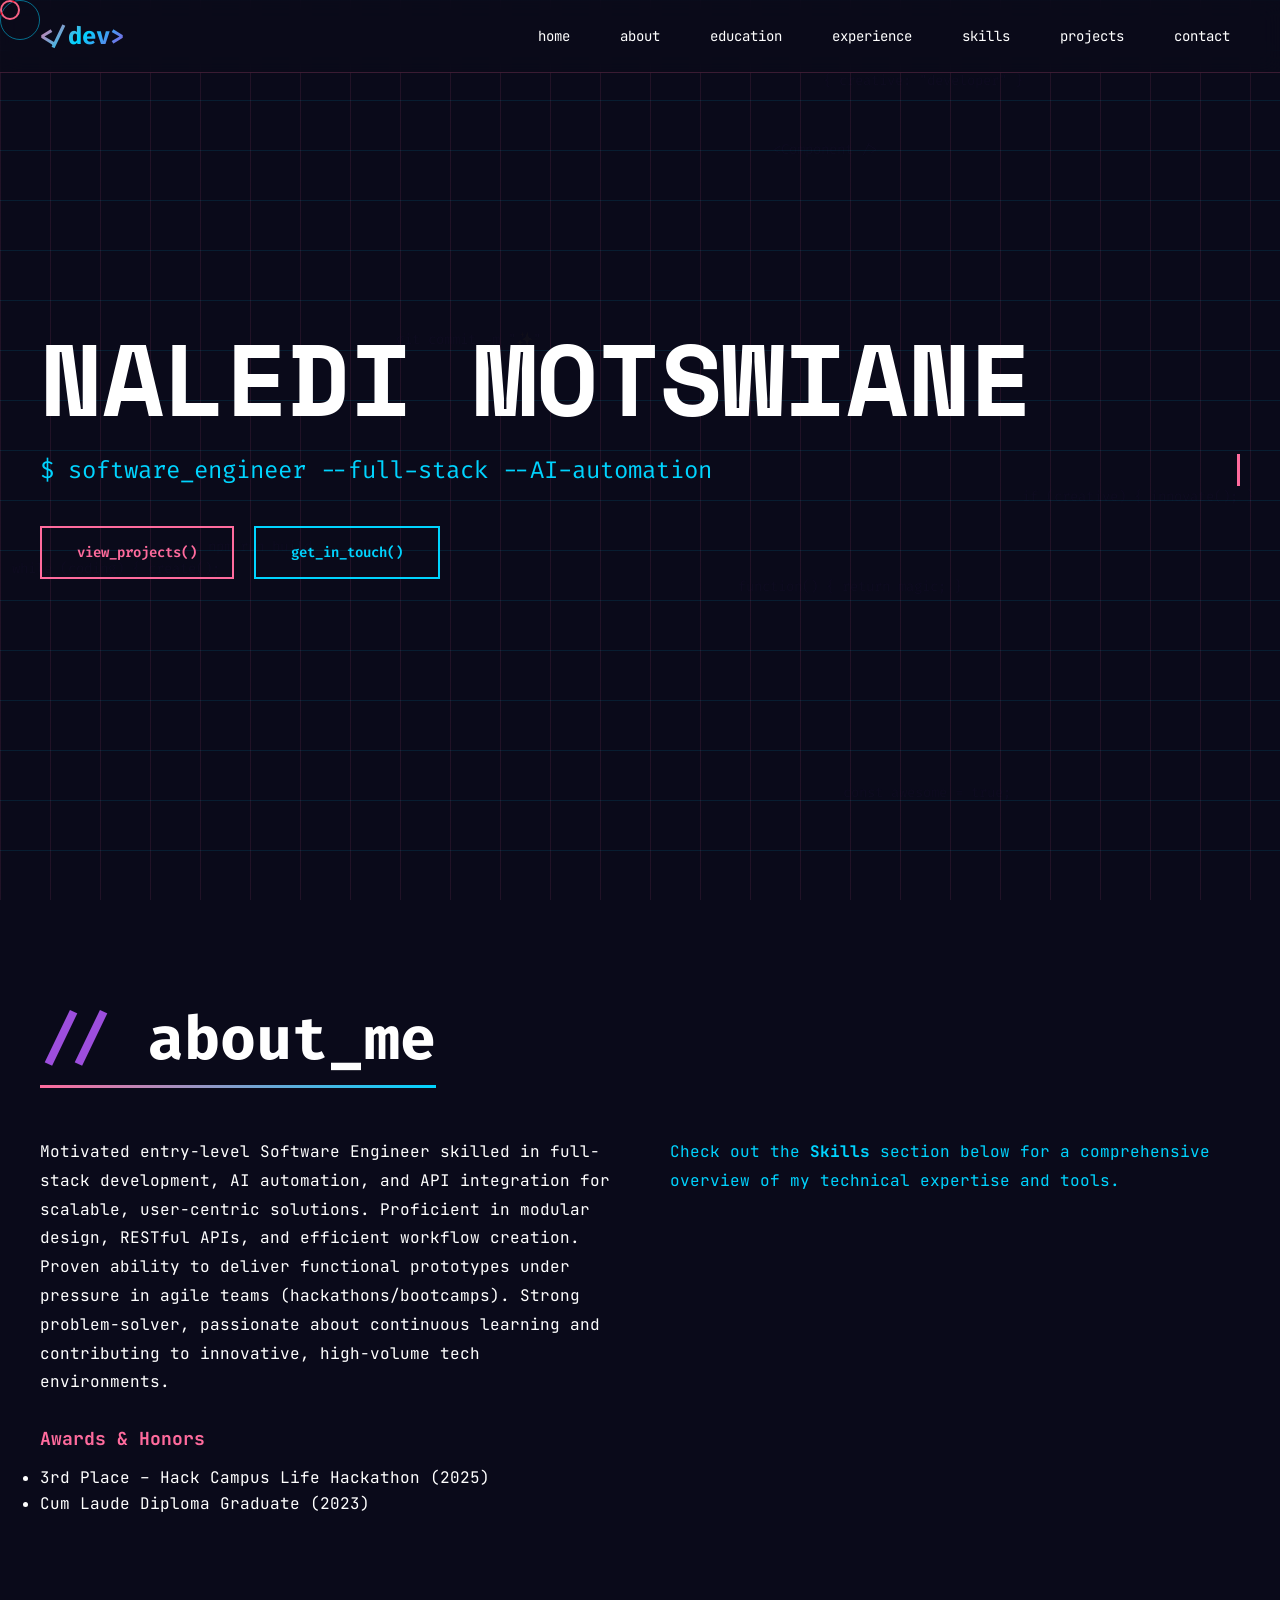
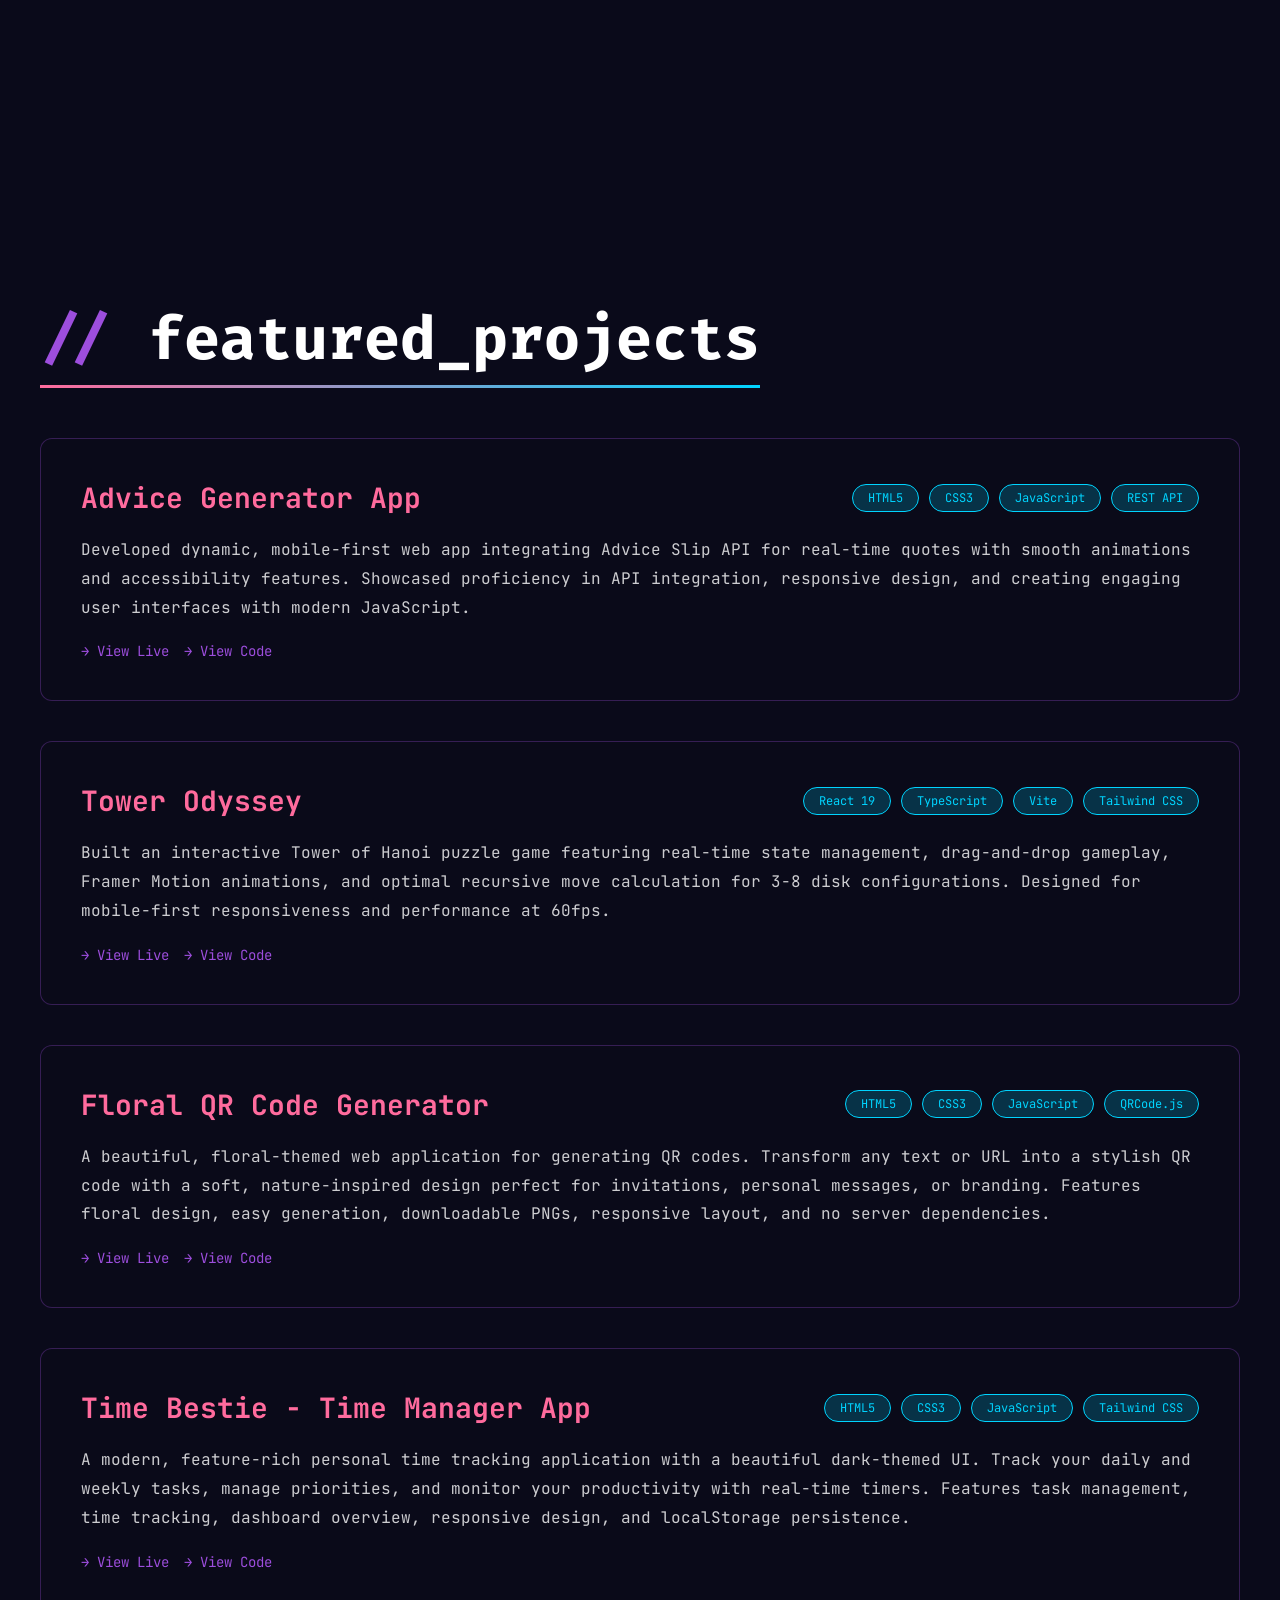
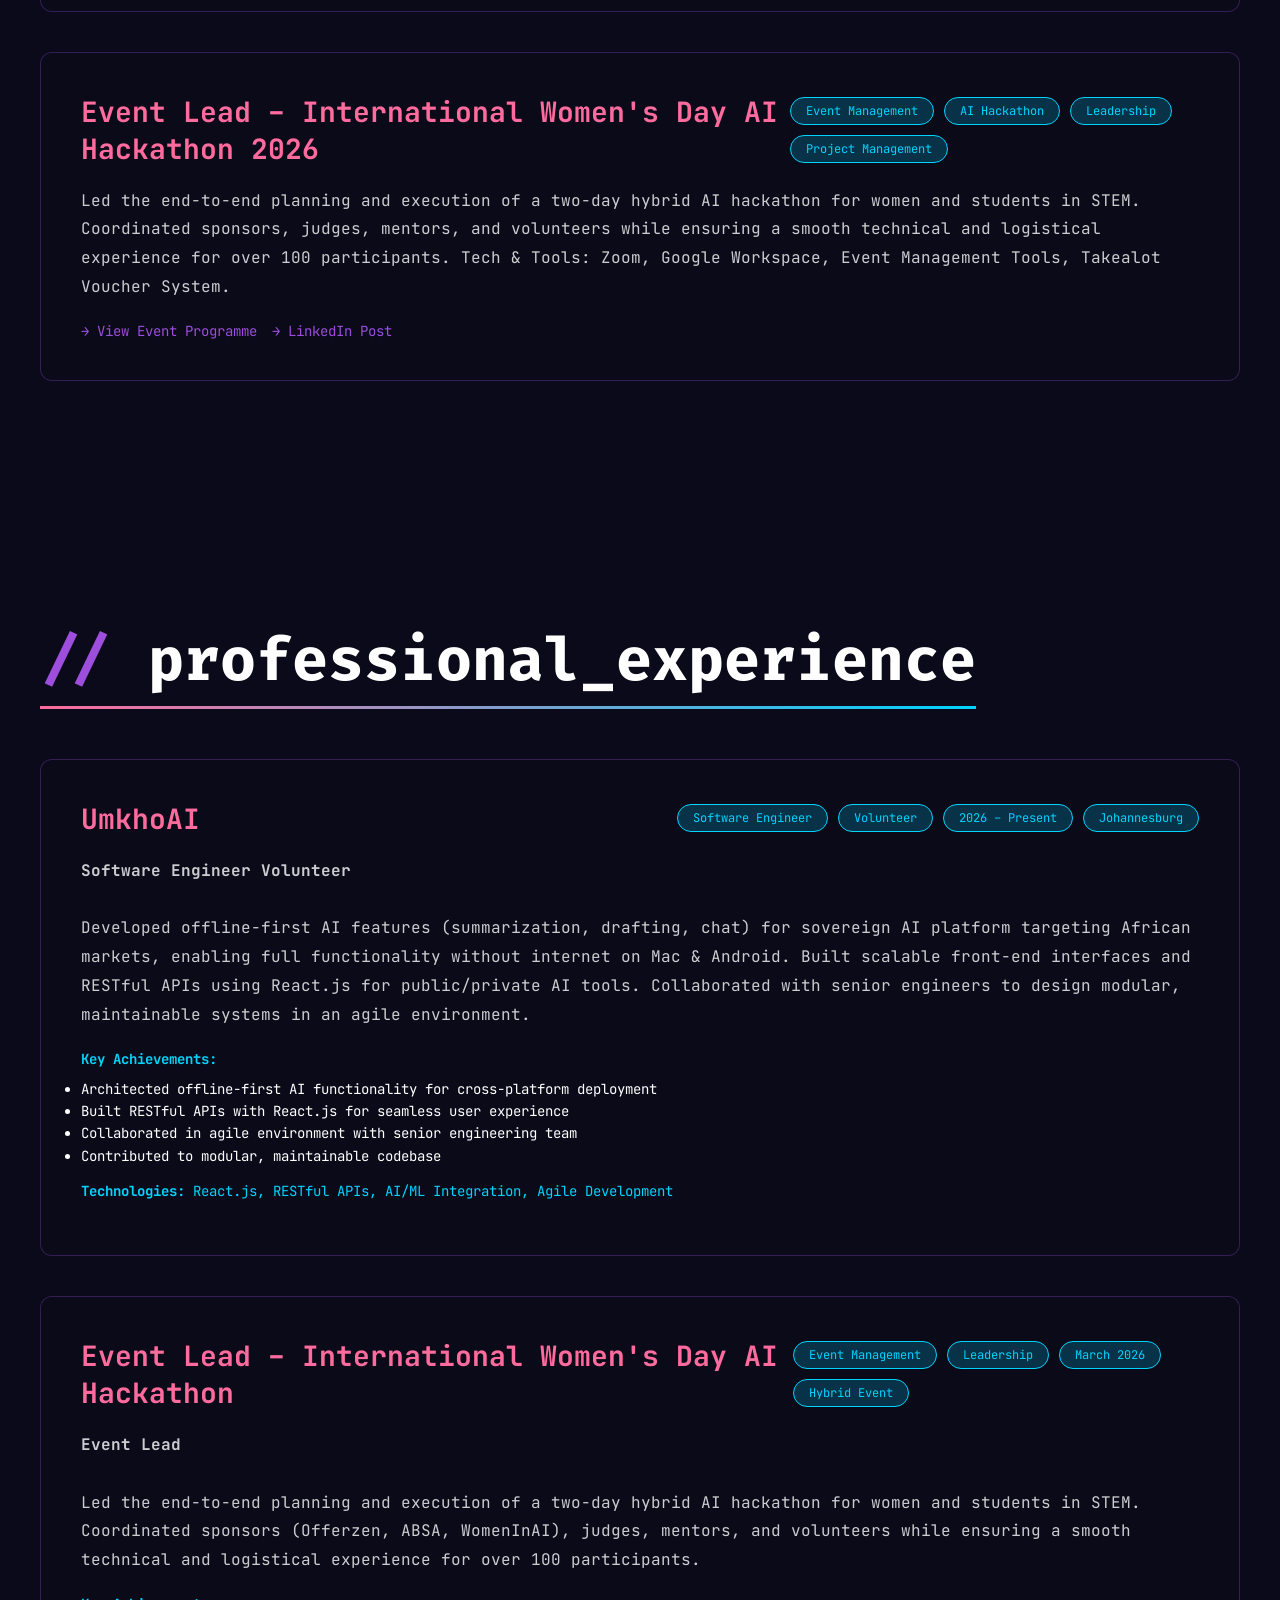
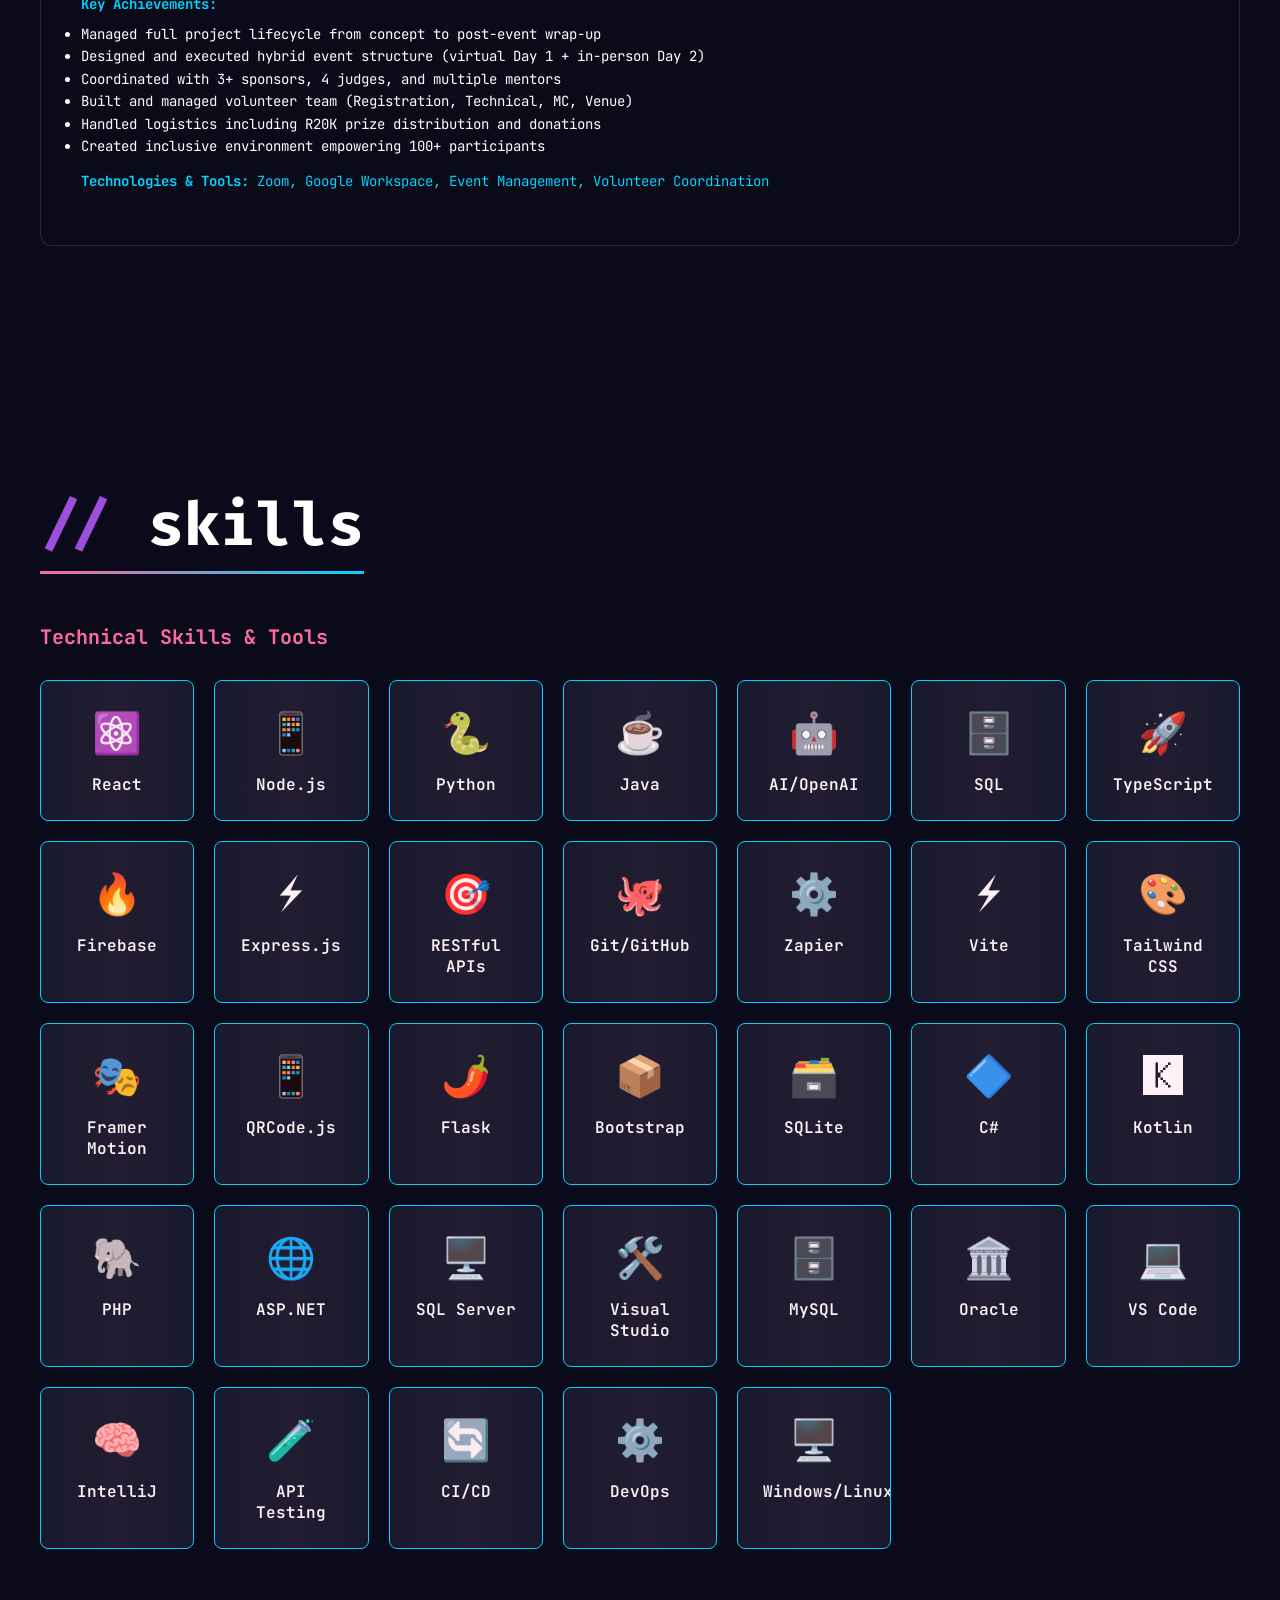
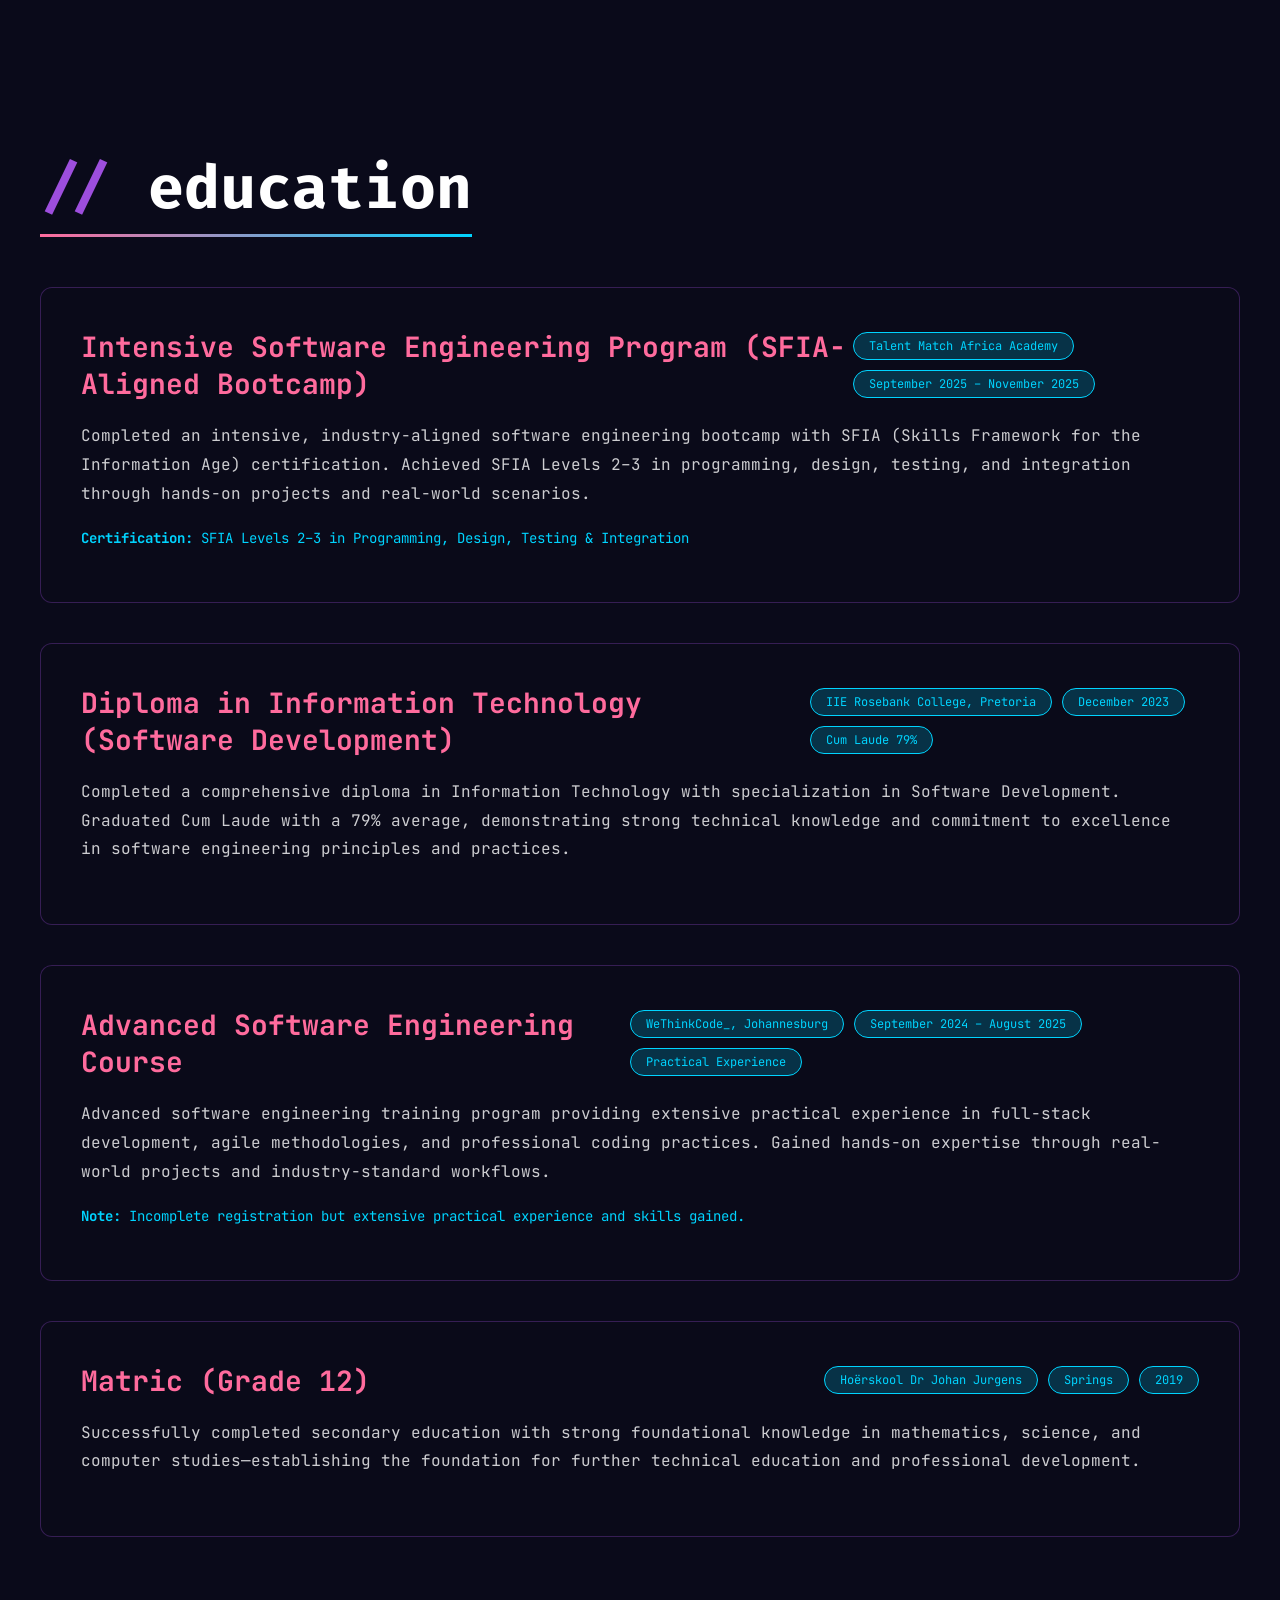
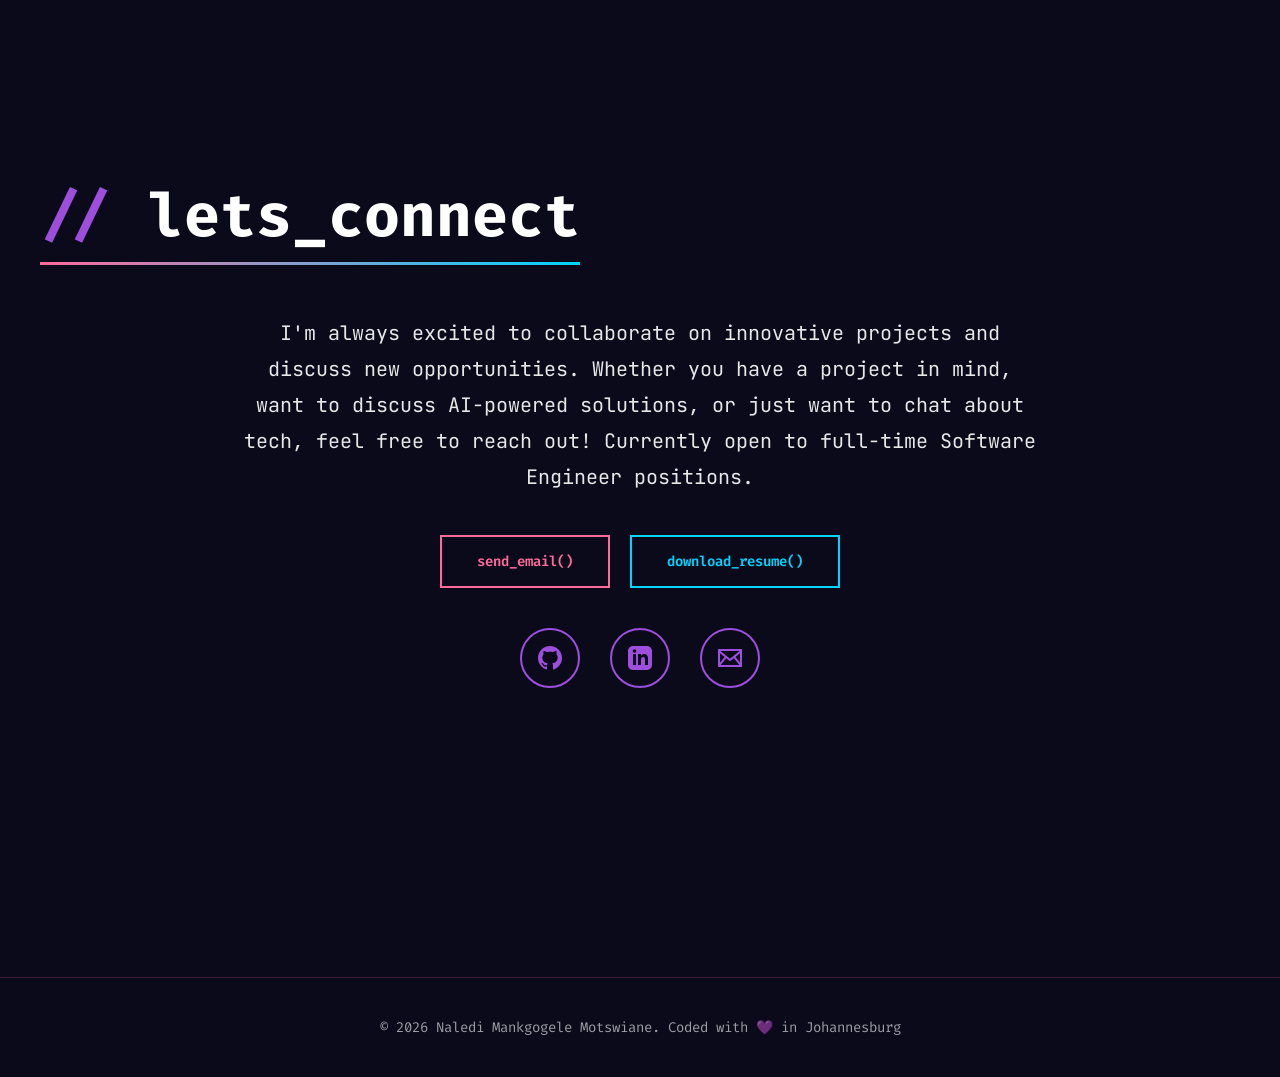
==== portfolio.html @ a7bfacab "Portfolio added successfully" ====
<!DOCTYPE html>
<html lang="en">
<head>
    <meta charset="UTF-8">
    <meta name="viewport" content="width=device-width, initial-scale=1.0">
    <title>Naledi- Developer Portfolio</title>
    <link href="https://fonts.googleapis.com/css2?family=Fira+Code:wght@300;400;500;600;700&family=Space+Mono:wght@400;700&family=JetBrains+Mono:wght@300;400;600;800&display=swap" rel="stylesheet">
    <style>
        * {
            margin: 0;
            padding: 0;
            box-sizing: border-box;
        }

        :root {
            --pink: #ff6b9d;
            --electric-blue: #00d4ff;
            --purple: #9d4edd;
            --deep-purple: #5a189a;
            --white: #ffffff;
            --off-white: #f8f9ff;
            --dark: #0a0a1a;
            --glow-pink: rgba(255, 107, 157, 0.4);
            --glow-blue: rgba(0, 212, 255, 0.4);
            --glow-purple: rgba(157, 78, 221, 0.4);
        }

        body {
            font-family: 'JetBrains Mono', monospace;
            background: var(--dark);
            color: var(--white);
            overflow-x: hidden;
            cursor: crosshair;
        }

        /* Custom Cursor */
        .cursor {
            width: 20px;
            height: 20px;
            border: 2px solid var(--pink);
            border-radius: 50%;
            position: fixed;
            pointer-events: none;
            z-index: 9999;
            transition: all 0.1s ease;
            mix-blend-mode: difference;
        }

        .cursor-follower {
            width: 40px;
            height: 40px;
            border: 1px solid var(--electric-blue);
            border-radius: 50%;
            position: fixed;
            pointer-events: none;
            z-index: 9998;
            transition: all 0.3s ease;
            opacity: 0.5;
        }

        /* Animated Background */
        .bg-animation {
            position: fixed;
            top: 0;
            left: 0;
            width: 100%;
            height: 100%;
            z-index: 0;
            opacity: 0.15;
        }

        .grid-overlay {
            position: fixed;
            top: 0;
            left: 0;
            width: 100%;
            height: 100%;
            background-image: 
                linear-gradient(rgba(0, 212, 255, 0.1) 1px, transparent 1px),
                linear-gradient(90deg, rgba(255, 107, 157, 0.1) 1px, transparent 1px);
            background-size: 50px 50px;
            z-index: 1;
            animation: gridMove 20s linear infinite;
        }

        @keyframes gridMove {
            0% { transform: translate(0, 0); }
            100% { transform: translate(50px, 50px); }
        }

        .floating-code {
            position: fixed;
            font-family: 'Fira Code', monospace;
            font-size: 14px;
            color: var(--purple);
            opacity: 0.2;
            z-index: 1;
            pointer-events: none;
            white-space: pre;
        }

        /* Header */
        header {
            position: fixed;
            top: 0;
            width: 100%;
            padding: 20px 40px;
            display: flex;
            justify-content: space-between;
            align-items: center;
            z-index: 1000;
            background: rgba(10, 10, 26, 0.8);
            backdrop-filter: blur(10px);
            border-bottom: 1px solid rgba(255, 107, 157, 0.2);
        }

        .logo {
            font-family: 'Fira Code', monospace;
            font-size: 24px;
            font-weight: 700;
            background: linear-gradient(135deg, var(--pink), var(--electric-blue), var(--purple));
            -webkit-background-clip: text;
            -webkit-text-fill-color: transparent;
            background-clip: text;
            animation: gradientShift 3s ease infinite;
        }

        @keyframes gradientShift {
            0%, 100% { filter: hue-rotate(0deg); }
            50% { filter: hue-rotate(30deg); }
        }

        nav {
            display: flex;
            gap: 30px;
        }

        nav a {
            color: var(--white);
            text-decoration: none;
            font-size: 14px;
            position: relative;
            padding: 5px 10px;
            transition: all 0.3s ease;
            font-weight: 400;
        }

        nav a::before {
            content: '>';
            position: absolute;
            left: -10px;
            opacity: 0;
            transition: all 0.3s ease;
            color: var(--pink);
        }

        nav a:hover {
            color: var(--pink);
            transform: translateX(10px);
        }

        nav a:hover::before {
            opacity: 1;
            left: 0;
        }

        /* Hero Section */
        .hero {
            min-height: 100vh;
            display: flex;
            align-items: center;
            justify-content: center;
            position: relative;
            z-index: 2;
            padding: 0 40px;
        }

        .hero-content {
            max-width: 1200px;
            width: 100%;
        }

        .glitch-wrapper {
            position: relative;
            display: inline-block;
        }

        .glitch {
            font-family: 'Space Mono', monospace;
            font-size: clamp(40px, 8vw, 120px);
            font-weight: 700;
            line-height: 1.1;
            margin-bottom: 20px;
            position: relative;
            color: var(--white);
            animation: glitchText 5s infinite;
        }

        @keyframes glitchText {
            0%, 90%, 100% {
                text-shadow: 
                    2px 2px var(--pink),
                    -2px -2px var(--electric-blue);
            }
            91% {
                text-shadow: 
                    -2px 2px var(--pink),
                    2px -2px var(--electric-blue),
                    0 0 20px var(--glow-purple);
            }
            93% {
                text-shadow: 
                    2px -2px var(--pink),
                    -2px 2px var(--electric-blue);
            }
        }

        .terminal-line {
            font-family: 'Fira Code', monospace;
            font-size: clamp(16px, 2vw, 24px);
            color: var(--electric-blue);
            margin-bottom: 30px;
            overflow: hidden;
            border-right: 3px solid var(--pink);
            white-space: nowrap;
            animation: typing 3s steps(40) 1s forwards, blink 0.75s step-end infinite;
            width: 0;
        }

        @keyframes typing {
            from { width: 0; }
            to { width: 100%; }
        }

        @keyframes blink {
            50% { border-color: transparent; }
        }

        .cta-buttons {
            display: flex;
            gap: 20px;
            margin-top: 40px;
            flex-wrap: wrap;
        }

        .btn {
            padding: 15px 35px;
            font-family: 'Fira Code', monospace;
            font-size: 14px;
            font-weight: 600;
            border: 2px solid;
            background: transparent;
            cursor: pointer;
            position: relative;
            overflow: hidden;
            transition: all 0.3s ease;
            text-decoration: none;
            display: inline-block;
        }

        .btn-primary {
            border-color: var(--pink);
            color: var(--pink);
        }

        .btn-primary::before {
            content: '';
            position: absolute;
            top: 0;
            left: -100%;
            width: 100%;
            height: 100%;
            background: var(--pink);
            transition: left 0.3s ease;
            z-index: -1;
        }

        .btn-primary:hover {
            color: var(--dark);
            box-shadow: 0 0 20px var(--glow-pink);
        }

        .btn-primary:hover::before {
            left: 0;
        }

        .btn-secondary {
            border-color: var(--electric-blue);
            color: var(--electric-blue);
        }

        .btn-secondary::before {
            content: '';
            position: absolute;
            top: 0;
            left: -100%;
            width: 100%;
            height: 100%;
            background: var(--electric-blue);
            transition: left 0.3s ease;
            z-index: -1;
        }

        .btn-secondary:hover {
            color: var(--dark);
            box-shadow: 0 0 20px var(--glow-blue);
        }

        .btn-secondary:hover::before {
            left: 0;
        }

        /* About Section */
        .section {
            min-height: 100vh;
            padding: 100px 40px;
            position: relative;
            z-index: 2;
        }

        .section-title {
            font-family: 'Fira Code', monospace;
            font-size: clamp(32px, 5vw, 60px);
            margin-bottom: 60px;
            position: relative;
            display: inline-block;
        }

        .section-title::before {
            content: '// ';
            color: var(--purple);
        }

        .section-title::after {
            content: '';
            position: absolute;
            bottom: -10px;
            left: 0;
            width: 100%;
            height: 3px;
            background: linear-gradient(90deg, var(--pink), var(--electric-blue));
            animation: lineGrow 1s ease forwards;
        }

        @keyframes lineGrow {
            from { width: 0; }
            to { width: 100%; }
        }

        .about-grid {
            display: grid;
            grid-template-columns: 1fr 1fr;
            gap: 60px;
            max-width: 1200px;
            margin: 0 auto;
        }

        .code-block {
            background: rgba(157, 78, 221, 0.1);
            border: 1px solid var(--purple);
            padding: 30px;
            font-family: 'Fira Code', monospace;
            font-size: 14px;
            line-height: 1.8;
            border-radius: 8px;
            position: relative;
            overflow: hidden;
        }

        .code-block::before {
            content: '';
            position: absolute;
            top: 0;
            left: 0;
            width: 100%;
            height: 100%;
            background: linear-gradient(45deg, transparent, rgba(0, 212, 255, 0.1), transparent);
            animation: shimmer 3s infinite;
        }

        @keyframes shimmer {
            0% { transform: translateX(-100%); }
            100% { transform: translateX(100%); }
        }

        .code-line {
            margin-bottom: 10px;
        }

        .keyword { color: var(--pink); }
        .string { color: var(--electric-blue); }
        .function { color: var(--purple); }
        .comment { color: #666; font-style: italic; }

        .skills-grid {
            display: grid;
            grid-template-columns: repeat(auto-fit, minmax(150px, 1fr));
            gap: 20px;
        }

        .skill-card {
            background: rgba(0, 212, 255, 0.05);
            border: 1px solid var(--electric-blue);
            padding: 25px;
            text-align: center;
            border-radius: 8px;
            transition: all 0.3s ease;
            position: relative;
            overflow: hidden;
        }

        .skill-card::before {
            content: '';
            position: absolute;
            top: -50%;
            left: -50%;
            width: 200%;
            height: 200%;
            background: linear-gradient(45deg, transparent, rgba(255, 107, 157, 0.1), transparent);
            transform: rotate(45deg);
            transition: all 0.5s ease;
        }

        .skill-card:hover::before {
            animation: skillShine 1s forwards;
        }

        @keyframes skillShine {
            0% { transform: rotate(45deg) translateY(0); }
            100% { transform: rotate(45deg) translateY(200%); }
        }

        .skill-card:hover {
            transform: translateY(-10px);
            border-color: var(--pink);
            box-shadow: 0 10px 40px var(--glow-pink);
        }

        .skill-icon {
            font-size: 40px;
            margin-bottom: 15px;
        }

        .skill-name {
            font-size: 16px;
            font-weight: 600;
        }

        /* Projects Section */
        .projects-container {
            max-width: 1200px;
            margin: 0 auto;
        }

        .project-card {
            background: rgba(10, 10, 26, 0.8);
            border: 1px solid rgba(157, 78, 221, 0.3);
            padding: 40px;
            margin-bottom: 40px;
            border-radius: 12px;
            position: relative;
            overflow: hidden;
            transition: all 0.3s ease;
        }

        .project-card::before {
            content: '';
            position: absolute;
            top: 0;
            left: 0;
            width: 4px;
            height: 100%;
            background: linear-gradient(180deg, var(--pink), var(--purple), var(--electric-blue));
            transform: scaleY(0);
            transition: transform 0.3s ease;
        }

        .project-card:hover::before {
            transform: scaleY(1);
        }

        .project-card:hover {
            transform: translateX(20px);
            border-color: var(--pink);
        }

        .project-header {
            display: flex;
            justify-content: space-between;
            align-items: center;
            margin-bottom: 20px;
        }

        .project-title {
            font-size: 28px;
            font-weight: 700;
            color: var(--pink);
        }

        .project-tags {
            display: flex;
            gap: 10px;
            flex-wrap: wrap;
        }

        .tag {
            padding: 5px 15px;
            background: rgba(0, 212, 255, 0.2);
            border: 1px solid var(--electric-blue);
            border-radius: 20px;
            font-size: 12px;
            color: var(--electric-blue);
        }

        .project-description {
            font-size: 16px;
            line-height: 1.8;
            color: rgba(255, 255, 255, 0.8);
            margin-bottom: 20px;
        }

        .project-links {
            display: flex;
            gap: 15px;
        }

        .project-link {
            color: var(--purple);
            text-decoration: none;
            font-size: 14px;
            display: flex;
            align-items: center;
            gap: 5px;
            transition: all 0.3s ease;
        }

        .project-link:hover {
            color: var(--pink);
            transform: translateX(5px);
        }

        /* Contact Section */
        .contact-container {
            max-width: 800px;
            margin: 0 auto;
            text-align: center;
        }

        .contact-text {
            font-size: 20px;
            line-height: 1.8;
            margin-bottom: 40px;
            color: rgba(255, 255, 255, 0.9);
        }

        .social-links {
            display: flex;
            justify-content: center;
            gap: 30px;
            margin-top: 40px;
        }

        .social-link {
            width: 60px;
            height: 60px;
            border: 2px solid var(--purple);
            border-radius: 50%;
            display: flex;
            align-items: center;
            justify-content: center;
            font-size: 24px;
            color: var(--purple);
            text-decoration: none;
            transition: all 0.3s ease;
            position: relative;
        }

        .social-link::before {
            content: '';
            position: absolute;
            width: 100%;
            height: 100%;
            border-radius: 50%;
            background: var(--purple);
            transform: scale(0);
            transition: transform 0.3s ease;
            z-index: -1;
        }

        .social-link:hover {
            color: var(--dark);
            border-color: var(--pink);
        }

        .social-link:hover::before {
            transform: scale(1);
            background: var(--pink);
        }

        /* Matrix Rain Effect */
        .matrix-canvas {
            position: fixed;
            top: 0;
            left: 0;
            z-index: 0;
            opacity: 0.1;
            pointer-events: none;
        }

        /* Scroll Progress */
        .scroll-progress {
            position: fixed;
            top: 0;
            left: 0;
            width: 0;
            height: 3px;
            background: linear-gradient(90deg, var(--pink), var(--electric-blue), var(--purple));
            z-index: 9999;
            transition: width 0.1s ease;
        }

        /* Footer */
        footer {
            text-align: center;
            padding: 40px;
            border-top: 1px solid rgba(255, 107, 157, 0.2);
            position: relative;
            z-index: 2;
        }

        .footer-text {
            font-family: 'Fira Code', monospace;
            font-size: 14px;
            color: rgba(255, 255, 255, 0.6);
        }

        @media (max-width: 768px) {
            header {
                padding: 15px 20px;
            }

            nav {
                gap: 15px;
            }

            .hero {
                padding: 0 20px;
            }

            .section {
                padding: 60px 20px;
            }

            .about-grid {
                grid-template-columns: 1fr;
                gap: 30px;
            }

            .cta-buttons {
                flex-direction: column;
            }

            .btn {
                width: 100%;
                text-align: center;
            }

            .project-card {
                padding: 25px;
            }

            .social-links {
                gap: 20px;
            }
        }

        /* Loading Animation */
        .loading-screen {
            position: fixed;
            top: 0;
            left: 0;
            width: 100%;
            height: 100%;
            background: var(--dark);
            display: flex;
            align-items: center;
            justify-content: center;
            z-index: 10000;
            animation: fadeOut 1s 2s forwards;
        }

        @keyframes fadeOut {
            to {
                opacity: 0;
                pointer-events: none;
            }
        }

        .loading-text {
            font-family: 'Fira Code', monospace;
            font-size: 24px;
            color: var(--pink);
            animation: pulse 1.5s infinite;
        }

        @keyframes pulse {
            0%, 100% { opacity: 1; }
            50% { opacity: 0.3; }
        }
    </style>
</head>
<body>
    <!-- Loading Screen -->
    <div class="loading-screen">
        <div class="loading-text">&lt;loading portfolio /&gt;</div>
    </div>

    <!-- Scroll Progress -->
    <div class="scroll-progress"></div>

    <!-- Custom Cursor -->
    <div class="cursor"></div>
    <div class="cursor-follower"></div>

    <!-- Matrix Canvas -->
    <canvas class="matrix-canvas"></canvas>

    <!-- Grid Overlay -->
    <div class="grid-overlay"></div>

    <!-- Floating Code Snippets -->
    <div class="bg-animation" id="floatingCode"></div>

    <!-- Header -->
    <header>
        <div class="logo">&lt;/dev&gt;</div>
        <nav>
            <a href="#home">home</a>
            <a href="#about">about</a>
            <a href="#education">education</a>
            <a href="#experience">experience</a>
            <a href="#skills">skills</a>
            <a href="#projects">projects</a>
            <a href="#contact">contact</a>
        </nav>
    </header>

    <!-- Hero Section -->
    <section class="hero" id="home">
        <div class="hero-content">
            <div class="glitch-wrapper">
                <h1 class="glitch">NALEDI MOTSWIANE</h1>
            </div>
            <p class="terminal-line">$ software_engineer --full-stack --AI-automation</p>
            <div class="cta-buttons">
                <a href="#projects" class="btn btn-primary">view_projects()</a>
                <a href="#contact" class="btn btn-secondary">get_in_touch()</a>
            </div>
        </div>
    </section>

    <!-- About Section -->
    <section class="section" id="about">
        <h2 class="section-title">about_me</h2>
        <div class="about-grid">
            <div>
                <p style="font-size: 16px; line-height: 1.8; margin-bottom: 30px;">
                    Motivated entry-level Software Engineer skilled in full-stack development, AI automation, and API integration for scalable, user-centric solutions. Proficient in modular design, RESTful APIs, and efficient workflow creation. Proven ability to deliver functional prototypes under pressure in agile teams (hackathons/bootcamps). Strong problem-solver, passionate about continuous learning and contributing to innovative, high-volume tech environments.
                </p>
                
                <h3 style="color: var(--pink); margin-bottom: 15px; font-size: 18px;">Awards & Honors</h3>
                <ul style="margin-bottom: 20px; line-height: 1.6;">
                    <li>3rd Place – Hack Campus Life Hackathon (2025)</li>
                    <li>Cum Laude Diploma Graduate (2023)</li>
                </ul>
            </div>
            <div>
                <p style="font-size: 16px; line-height: 1.8; color: var(--electric-blue);">Check out the <strong>Skills</strong> section below for a comprehensive overview of my technical expertise and tools.</p>
            </div>
        </div>
    </section>

    <!-- Projects Section -->
    <section class="section" id="projects">
        <h2 class="section-title">featured_projects</h2>
        <div class="projects-container">

            <div class="project-card">
                <div class="project-header">
                    <h3 class="project-title">Advice Generator App</h3>
                    <div class="project-tags">
                        <span class="tag">HTML5</span>
                        <span class="tag">CSS3</span>
                        <span class="tag">JavaScript</span>
                        <span class="tag">REST API</span>
                    </div>
                </div>
                <p class="project-description">
                    Developed dynamic, mobile-first web app integrating Advice Slip API for real-time quotes with smooth animations 
                    and accessibility features. Showcased proficiency in API integration, responsive design, and creating 
                    engaging user interfaces with modern JavaScript.
                </p>
                <div class="project-links">
                    <a href="https://advisor-generator-p5c7.vercel.app/" class="project-link">→ View Live</a>
                    <a href="#" class="project-link">→ View Code</a>
                </div>
            </div>
            <div class="project-card">
                <div class="project-header">
                    <h3 class="project-title">Tower Odyssey</h3>
                    <div class="project-tags">
                        <span class="tag">React 19</span>
                        <span class="tag">TypeScript</span>
                        <span class="tag">Vite</span>
                        <span class="tag">Tailwind CSS</span>
                    </div>
                </div>
                <p class="project-description">
                    Built an interactive Tower of Hanoi puzzle game featuring real-time state management, drag-and-drop gameplay, 
                    Framer Motion animations, and optimal recursive move calculation for 3-8 disk configurations. Designed for 
                    mobile-first responsiveness and performance at 60fps.
                </p>
                <div class="project-links">
                    <a href="#" class="project-link">→ View Live</a>
                    <a href="#" class="project-link">→ View Code</a>
                </div>
            </div>

            <div class="project-card">
                <div class="project-header">
                    <h3 class="project-title">Floral QR Code Generator</h3>
                    <div class="project-tags">
                        <span class="tag">HTML5</span>
                        <span class="tag">CSS3</span>
                        <span class="tag">JavaScript</span>
                        <span class="tag">QRCode.js</span>
                    </div>
                </div>
                <p class="project-description">
                    A beautiful, floral-themed web application for generating QR codes. Transform any text or URL into a stylish QR code with a soft, nature-inspired design perfect for invitations, personal messages, or branding. Features floral design, easy generation, downloadable PNGs, responsive layout, and no server dependencies.
                </p>
                <div class="project-links">
                    <a href="#" class="project-link">→ View Live</a>
                    <a href="#" class="project-link">→ View Code</a>
                </div>
            </div>

            <div class="project-card">
                <div class="project-header">
                    <h3 class="project-title">Time Bestie - Time Manager App</h3>
                    <div class="project-tags">
                        <span class="tag">HTML5</span>
                        <span class="tag">CSS3</span>
                        <span class="tag">JavaScript</span>
                        <span class="tag">Tailwind CSS</span>
                    </div>
                </div>
                <p class="project-description">
                    A modern, feature-rich personal time tracking application with a beautiful dark-themed UI. Track your daily and weekly tasks, manage priorities, and monitor your productivity with real-time timers. Features task management, time tracking, dashboard overview, responsive design, and localStorage persistence.
                </p>
                <div class="project-links">
                    <a href="#" class="project-link">→ View Live</a>
                    <a href="#" class="project-link">→ View Code</a>
                </div>
            </div>

            <div class="project-card">
                <div class="project-header">
                    <h3 class="project-title">Event Lead – International Women's Day AI Hackathon 2026</h3>
                    <div class="project-tags">
                        <span class="tag">Event Management</span>
                        <span class="tag">AI Hackathon</span>
                        <span class="tag">Leadership</span>
                        <span class="tag">Project Management</span>
                    </div>
                </div>
                <p class="project-description">
                    Led the end-to-end planning and execution of a two-day hybrid AI hackathon for women and students in STEM. Coordinated sponsors, judges, mentors, and volunteers while ensuring a smooth technical and logistical experience for over 100 participants. Tech & Tools: Zoom, Google Workspace, Event Management Tools, Takealot Voucher System.
                </p>
                <div class="project-links">
                    <a href="#" class="project-link">→ View Event Programme</a>
                    <a href="#" class="project-link">→ LinkedIn Post</a>
                </div>
            </div>
        </div>
    </section>

    <!-- Professional Experience Section -->
    <section class="section" id="experience">
        <h2 class="section-title">professional_experience</h2>
        <div class="projects-container">
            <div class="project-card">
                <div class="project-header">
                    <h3 class="project-title">UmkhoAI</h3>
                    <div class="project-tags">
                        <span class="tag">Software Engineer</span>
                        <span class="tag">Volunteer</span>
                        <span class="tag">2026 – Present</span>
                        <span class="tag">Johannesburg</span>
                    </div>
                </div>
                <p class="project-description">
                    <strong>Software Engineer Volunteer</strong><br><br>
                    Developed offline-first AI features (summarization, drafting, chat) for sovereign AI platform targeting African markets, enabling full functionality without internet on Mac & Android. Built scalable front-end interfaces and RESTful APIs using React.js for public/private AI tools. Collaborated with senior engineers to design modular, maintainable systems in an agile environment.
                </p>
                <div style="margin-bottom: 15px;">
                    <p style="color: var(--electric-blue); font-size: 14px; margin-bottom: 10px;"><strong>Key Achievements:</strong></p>
                    <ul style="line-height: 1.6; font-size: 14px;">
                        <li>Architected offline-first AI functionality for cross-platform deployment</li>
                        <li>Built RESTful APIs with React.js for seamless user experience</li>
                        <li>Collaborated in agile environment with senior engineering team</li>
                        <li>Contributed to modular, maintainable codebase</li>
                    </ul>
                </div>
                <div style="margin-bottom: 15px;">
                    <p style="color: var(--electric-blue); font-size: 14px; margin-bottom: 10px;"><strong>Technologies:</strong> React.js, RESTful APIs, AI/ML Integration, Agile Development</p>
                </div>
            </div>

            <div class="project-card">
                <div class="project-header">
                    <h3 class="project-title">Event Lead – International Women's Day AI Hackathon</h3>
                    <div class="project-tags">
                        <span class="tag">Event Management</span>
                        <span class="tag">Leadership</span>
                        <span class="tag">March 2026</span>
                        <span class="tag">Hybrid Event</span>
                    </div>
                </div>
                <p class="project-description">
                    <strong>Event Lead</strong><br><br>
                    Led the end-to-end planning and execution of a two-day hybrid AI hackathon for women and students in STEM. Coordinated sponsors (Offerzen, ABSA, WomenInAI), judges, mentors, and volunteers while ensuring a smooth technical and logistical experience for over 100 participants.
                </p>
                <div style="margin-bottom: 15px;">
                    <p style="color: var(--electric-blue); font-size: 14px; margin-bottom: 10px;"><strong>Key Achievements:</strong></p>
                    <ul style="line-height: 1.6; font-size: 14px;">
                        <li>Managed full project lifecycle from concept to post-event wrap-up</li>
                        <li>Designed and executed hybrid event structure (virtual Day 1 + in-person Day 2)</li>
                        <li>Coordinated with 3+ sponsors, 4 judges, and multiple mentors</li>
                        <li>Built and managed volunteer team (Registration, Technical, MC, Venue)</li>
                        <li>Handled logistics including R20K prize distribution and donations</li>
                        <li>Created inclusive environment empowering 100+ participants</li>
                    </ul>
                </div>
                <div style="margin-bottom: 15px;">
                    <p style="color: var(--electric-blue); font-size: 14px; margin-bottom: 10px;"><strong>Technologies & Tools:</strong> Zoom, Google Workspace, Event Management, Volunteer Coordination</p>
                </div>
            </div>
        </div>
    </section>

    <!-- Skills Section -->
    <section class="section" id="skills">
        <h2 class="section-title">skills</h2>
        <div class="projects-container">
            <div style="max-width: 1200px; margin: 0 auto;">
                <h3 style="color: var(--pink); margin-bottom: 30px; font-size: 20px;">Technical Skills & Tools</h3>
                <div class="skills-grid">
                    <div class="skill-card">
                        <div class="skill-icon">⚛️</div>
                        <div class="skill-name">React</div>
                    </div>
                    <div class="skill-card">
                        <div class="skill-icon">📱</div>
                        <div class="skill-name">Node.js</div>
                    </div>
                    <div class="skill-card">
                        <div class="skill-icon">🐍</div>
                        <div class="skill-name">Python</div>
                    </div>
                    <div class="skill-card">
                        <div class="skill-icon">☕</div>
                        <div class="skill-name">Java</div>
                    </div>
                    <div class="skill-card">
                        <div class="skill-icon">🤖</div>
                        <div class="skill-name">AI/OpenAI</div>
                    </div>
                    <div class="skill-card">
                        <div class="skill-icon">🗄️</div>
                        <div class="skill-name">SQL</div>
                    </div>
                    <div class="skill-card">
                        <div class="skill-icon">🚀</div>
                        <div class="skill-name">TypeScript</div>
                    </div>
                    <div class="skill-card">
                        <div class="skill-icon">🔥</div>
                        <div class="skill-name">Firebase</div>
                    </div>
                    <div class="skill-card">
                        <div class="skill-icon">⚡</div>
                        <div class="skill-name">Express.js</div>
                    </div>
                    <div class="skill-card">
                        <div class="skill-icon">🎯</div>
                        <div class="skill-name">RESTful APIs</div>
                    </div>
                    <div class="skill-card">
                        <div class="skill-icon">🐙</div>
                        <div class="skill-name">Git/GitHub</div>
                    </div>
                    <div class="skill-card">
                        <div class="skill-icon">⚙️</div>
                        <div class="skill-name">Zapier</div>
                    </div>
                    <div class="skill-card">
                        <div class="skill-icon">⚡</div>
                        <div class="skill-name">Vite</div>
                    </div>
                    <div class="skill-card">
                        <div class="skill-icon">🎨</div>
                        <div class="skill-name">Tailwind CSS</div>
                    </div>
                    <div class="skill-card">
                        <div class="skill-icon">🎭</div>
                        <div class="skill-name">Framer Motion</div>
                    </div>
                    <div class="skill-card">
                        <div class="skill-icon">📱</div>
                        <div class="skill-name">QRCode.js</div>
                    </div>
                    <div class="skill-card">
                        <div class="skill-icon">🌶️</div>
                        <div class="skill-name">Flask</div>
                    </div>
                    <div class="skill-card">
                        <div class="skill-icon">📦</div>
                        <div class="skill-name">Bootstrap</div>
                    </div>
                    <div class="skill-card">
                        <div class="skill-icon">🗃️</div>
                        <div class="skill-name">SQLite</div>
                    </div>
                    <div class="skill-card">
                        <div class="skill-icon">🔷</div>
                        <div class="skill-name">C#</div>
                    </div>
                    <div class="skill-card">
                        <div class="skill-icon">🅺</div>
                        <div class="skill-name">Kotlin</div>
                    </div>
                    <div class="skill-card">
                        <div class="skill-icon">🐘</div>
                        <div class="skill-name">PHP</div>
                    </div>
                    <div class="skill-card">
                        <div class="skill-icon">🌐</div>
                        <div class="skill-name">ASP.NET</div>
                    </div>
                    <div class="skill-card">
                        <div class="skill-icon">🖥️</div>
                        <div class="skill-name">SQL Server</div>
                    </div>
                    <div class="skill-card">
                        <div class="skill-icon">🛠️</div>
                        <div class="skill-name">Visual Studio</div>
                    </div>
                    <div class="skill-card">
                        <div class="skill-icon">🗄️</div>
                        <div class="skill-name">MySQL</div>
                    </div>
                    <div class="skill-card">
                        <div class="skill-icon">🏛️</div>
                        <div class="skill-name">Oracle</div>
                    </div>
                    <div class="skill-card">
                        <div class="skill-icon">💻</div>
                        <div class="skill-name">VS Code</div>
                    </div>
                    <div class="skill-card">
                        <div class="skill-icon">🧠</div>
                        <div class="skill-name">IntelliJ</div>
                    </div>
                    <div class="skill-card">
                        <div class="skill-icon">🧪</div>
                        <div class="skill-name">API Testing</div>
                    </div>
                    <div class="skill-card">
                        <div class="skill-icon">🔄</div>
                        <div class="skill-name">CI/CD</div>
                    </div>
                    <div class="skill-card">
                        <div class="skill-icon">⚙️</div>
                        <div class="skill-name">DevOps</div>
                    </div>
                    <div class="skill-card">
                        <div class="skill-icon">🖥️</div>
                        <div class="skill-name">Windows/Linux</div>
                    </div>
                </div>
            </div>
        </div>
    </section>

    <!-- Education Section -->
    <section class="section" id="education">
        <h2 class="section-title">education</h2>
        <div class="projects-container">
            <div class="project-card">
                <div class="project-header">
                    <h3 class="project-title">Intensive Software Engineering Program (SFIA-Aligned Bootcamp)</h3>
                    <div class="project-tags">
                        <span class="tag">Talent Match Africa Academy</span>
                        <span class="tag">September 2025 – November 2025</span>
                    </div>
                </div>
                <p class="project-description">
                    Completed an intensive, industry-aligned software engineering bootcamp with SFIA (Skills Framework for the Information Age) certification. Achieved SFIA Levels 2–3 in programming, design, testing, and integration through hands-on projects and real-world scenarios.
                </p>
                <div style="margin-bottom: 15px;">
                    <p style="color: var(--electric-blue); font-size: 14px;\"><strong>Certification:</strong> SFIA Levels 2–3 in Programming, Design, Testing & Integration</p>
                </div>
            </div>

            <div class="project-card">
                <div class="project-header">
                    <h3 class="project-title">Diploma in Information Technology (Software Development)</h3>
                    <div class="project-tags">
                        <span class="tag">IIE Rosebank College, Pretoria</span>
                        <span class="tag">December 2023</span>
                        <span class="tag">Cum Laude 79%</span>
                    </div>
                </div>
                <p class="project-description">
                    Completed a comprehensive diploma in Information Technology with specialization in Software Development. Graduated Cum Laude with a 79% average, demonstrating strong technical knowledge and commitment to excellence in software engineering principles and practices.
                </p>
            </div>

            <div class="project-card">
                <div class="project-header">
                    <h3 class="project-title">Advanced Software Engineering Course</h3>
                    <div class="project-tags">
                        <span class="tag">WeThinkCode_, Johannesburg</span>
                        <span class="tag">September 2024 – August 2025</span>
                        <span class="tag">Practical Experience</span>
                    </div>
                </div>
                <p class="project-description">
                    Advanced software engineering training program providing extensive practical experience in full-stack development, agile methodologies, and professional coding practices. Gained hands-on expertise through real-world projects and industry-standard workflows.
                </p>
                <div style="margin-bottom: 15px;">
                    <p style="color: var(--electric-blue); font-size: 14px;\"><strong>Note:</strong> Incomplete registration but extensive practical experience and skills gained.</p>
                </div>
            </div>

            <div class="project-card">
                <div class="project-header">
                    <h3 class="project-title">Matric (Grade 12)</h3>
                    <div class="project-tags">
                        <span class="tag">Hoërskool Dr Johan Jurgens</span>
                        <span class="tag">Springs</span>
                        <span class="tag">2019</span>
                    </div>
                </div>
                <p class="project-description">
                    Successfully completed secondary education with strong foundational knowledge in mathematics, science, and computer studies—establishing the foundation for further technical education and professional development.
                </p>
            </div>
        </div>
    </section>

    <!-- Contact Section -->
    <section class="section" id="contact">
        <h2 class="section-title">lets_connect</h2>
        <div class="contact-container">
            <p class="contact-text">
                I'm always excited to collaborate on innovative projects and discuss new opportunities. 
                Whether you have a project in mind, want to discuss AI-powered solutions, or just want to chat about tech, 
                feel free to reach out! Currently open to full-time Software Engineer positions.
            </p>
            <div class="cta-buttons" style="justify-content: center;">
                <a href="mailto:nmmotswiane@gmail.com" class="btn btn-primary">send_email()</a>
                <a href="#" class="btn btn-secondary">download_resume()</a>
            </div>
            <div class="social-links">
                <a href="https://github.com/naledimotswiane" class="social-link" title="GitHub">
                    <svg width="24" height="24" viewBox="0 0 24 24" fill="currentColor">
                        <path d="M12 0c-6.626 0-12 5.373-12 12 0 5.302 3.438 9.8 8.207 11.387.599.111.793-.261.793-.577v-2.234c-3.338.726-4.033-1.416-4.033-1.416-.546-1.387-1.333-1.756-1.333-1.756-1.089-.745.083-.729.083-.729 1.205.084 1.839 1.237 1.839 1.237 1.07 1.834 2.807 1.304 3.492.997.107-.775.418-1.305.762-1.604-2.665-.305-5.467-1.334-5.467-5.931 0-1.311.469-2.381 1.236-3.221-.124-.303-.535-1.524.117-3.176 0 0 1.008-.322 3.301 1.23.957-.266 1.983-.399 3.003-.404 1.02.005 2.047.138 3.006.404 2.291-1.552 3.297-1.23 3.297-1.23.653 1.653.242 2.874.118 3.176.77.84 1.235 1.911 1.235 3.221 0 4.609-2.807 5.624-5.479 5.921.43.372.823 1.102.823 2.222v3.293c0 .319.192.694.801.576 4.765-1.589 8.199-6.086 8.199-11.386 0-6.627-5.373-12-12-12z"/>
                    </svg>
                </a>
                <a href="https://www.linkedin.com/in/naledi-mankgogele-motswiane" class="social-link" title="LinkedIn">
                    <svg width="24" height="24" viewBox="0 0 24 24" fill="currentColor">
                        <path d="M19 0h-14c-2.761 0-5 2.239-5 5v14c0 2.761 2.239 5 5 5h14c2.762 0 5-2.239 5-5v-14c0-2.761-2.238-5-5-5zm-11 19h-3v-11h3v11zm-1.5-12.268c-.966 0-1.75-.79-1.75-1.764s.784-1.764 1.75-1.764 1.75.79 1.75 1.764-.783 1.764-1.75 1.764zm13.5 12.268h-3v-5.604c0-3.368-4-3.113-4 0v5.604h-3v-11h3v1.765c1.396-2.586 7-2.777 7 2.476v6.759z"/>
                    </svg>
                </a>
                <a href="mailto:nmmotswiane@gmail.com" class="social-link" title="Email">
                    <svg width="24" height="24" viewBox="0 0 24 24" fill="currentColor">
                        <path d="M0 3v18h24v-18h-24zm6.623 7.929l-4.623 5.712v-9.458l4.623 3.746zm-4.141-5.929h19.035l-9.517 7.713-9.518-7.713zm5.694 7.188l3.824 3.099 3.83-3.104 5.612 6.817h-18.779l5.513-6.812zm9.208-1.264l4.616-3.741v9.348l-4.616-5.607z"/>
                    </svg>
                </a>
            </div>
        </div>
    </section>

    <!-- Footer -->
    <footer>
        <p class="footer-text">© 2026 Naledi Mankgogele Motswiane. Coded with 💜 in Johannesburg</p>
    </footer>

    <script>
        // Custom Cursor
        const cursor = document.querySelector('.cursor');
        const cursorFollower = document.querySelector('.cursor-follower');

        document.addEventListener('mousemove', (e) => {
            cursor.style.left = e.clientX + 'px';
            cursor.style.top = e.clientY + 'px';
            
            setTimeout(() => {
                cursorFollower.style.left = e.clientX + 'px';
                cursorFollower.style.top = e.clientY + 'px';
            }, 100);
        });

        // Scroll Progress
        window.addEventListener('scroll', () => {
            const scrollProgress = document.querySelector('.scroll-progress');
            const scrollPercentage = (window.scrollY / (document.documentElement.scrollHeight - window.innerHeight)) * 100;
            scrollProgress.style.width = scrollPercentage + '%';
        });

        // Matrix Rain Effect
        const canvas = document.querySelector('.matrix-canvas');
        const ctx = canvas.getContext('2d');

        canvas.width = window.innerWidth;
        canvas.height = window.innerHeight;

        const chars = '01アイウエオカキクケコサシスセソタチツテトナニヌネノハヒフヘホマミムメモヤユヨラリルレロワヲン';
        const fontSize = 14;
        const columns = canvas.width / fontSize;
        const drops = Array(Math.floor(columns)).fill(1);

        function drawMatrix() {
            ctx.fillStyle = 'rgba(10, 10, 26, 0.05)';
            ctx.fillRect(0, 0, canvas.width, canvas.height);

            ctx.fillStyle = '#ff6b9d';
            ctx.font = fontSize + 'px monospace';

            for (let i = 0; i < drops.length; i++) {
                const text = chars[Math.floor(Math.random() * chars.length)];
                ctx.fillText(text, i * fontSize, drops[i] * fontSize);

                if (drops[i] * fontSize > canvas.height && Math.random() > 0.975) {
                    drops[i] = 0;
                }
                drops[i]++;
            }
        }

        setInterval(drawMatrix, 50);

        window.addEventListener('resize', () => {
            canvas.width = window.innerWidth;
            canvas.height = window.innerHeight;
        });

        // Floating Code Snippets
        const codeSnippets = [
            'const awesome = true;',
            'function() { return magic; }',
            'if (creative) { innovate(); }',
            'while (coding) { create(); }',
            'import passion from "dev";',
            '<Component />',
            '{ creative: "developer" }',
            'npm run build',
            'git commit -m "✨"'
        ];

        function createFloatingCode() {
            const container = document.getElementById('floatingCode');
            codeSnippets.forEach((snippet, i) => {
                const div = document.createElement('div');
                div.className = 'floating-code';
                div.textContent = snippet;
                div.style.left = Math.random() * 100 + '%';
                div.style.top = Math.random() * 100 + '%';
                div.style.animationDelay = i * 0.5 + 's';
                container.appendChild(div);
            });
        }

        createFloatingCode();

        // Smooth Scroll
        document.querySelectorAll('a[href^="#"]').forEach(anchor => {
            anchor.addEventListener('click', function (e) {
                e.preventDefault();
                const target = document.querySelector(this.getAttribute('href'));
                if (target) {
                    target.scrollIntoView({ behavior: 'smooth', block: 'start' });
                }
            });
        });

        // Intersection Observer for animations
        const observerOptions = {
            threshold: 0.1,
            rootMargin: '0px 0px -100px 0px'
        };

        const observer = new IntersectionObserver((entries) => {
            entries.forEach(entry => {
                if (entry.isIntersecting) {
                    entry.target.style.animation = 'fadeIn 1s ease forwards';
                }
            });
        }, observerOptions);

        document.querySelectorAll('.project-card, .skill-card, .code-block').forEach(el => {
            observer.observe(el);
        });
    </script>
</body>
</html>
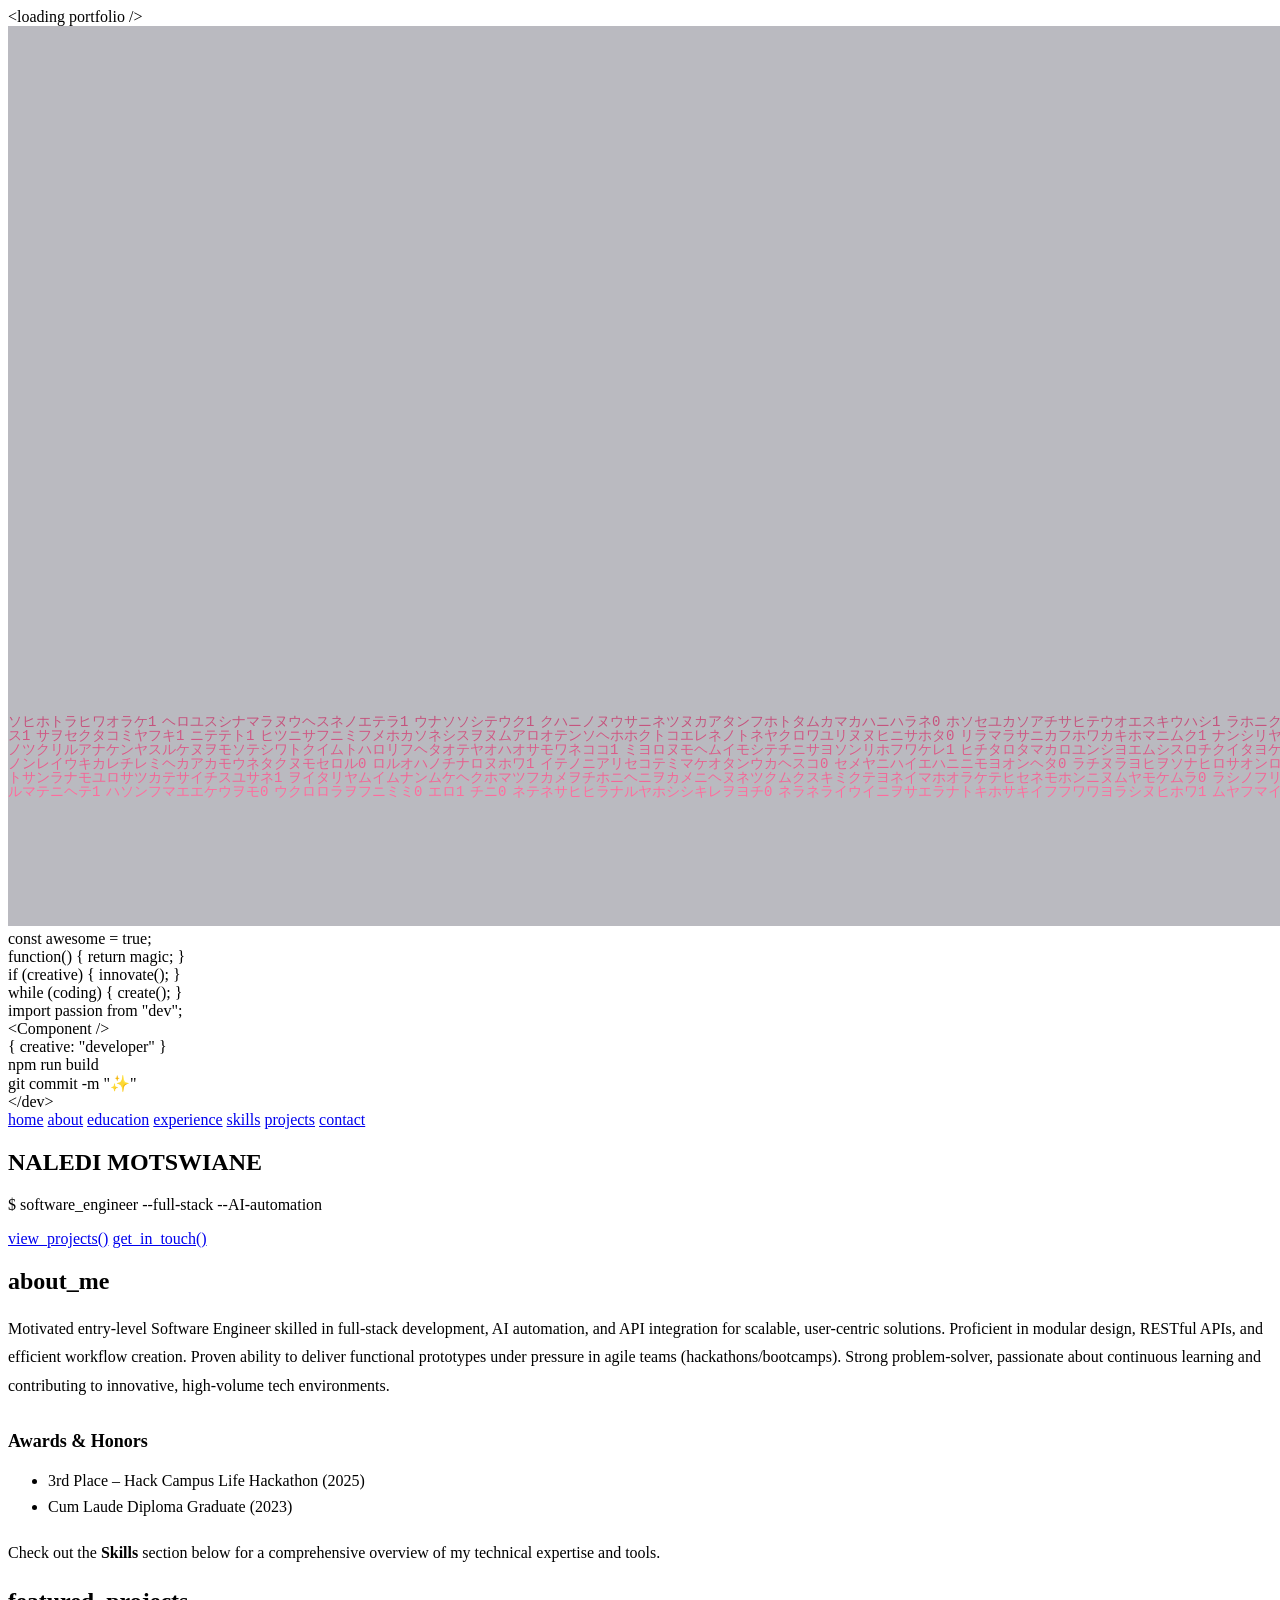
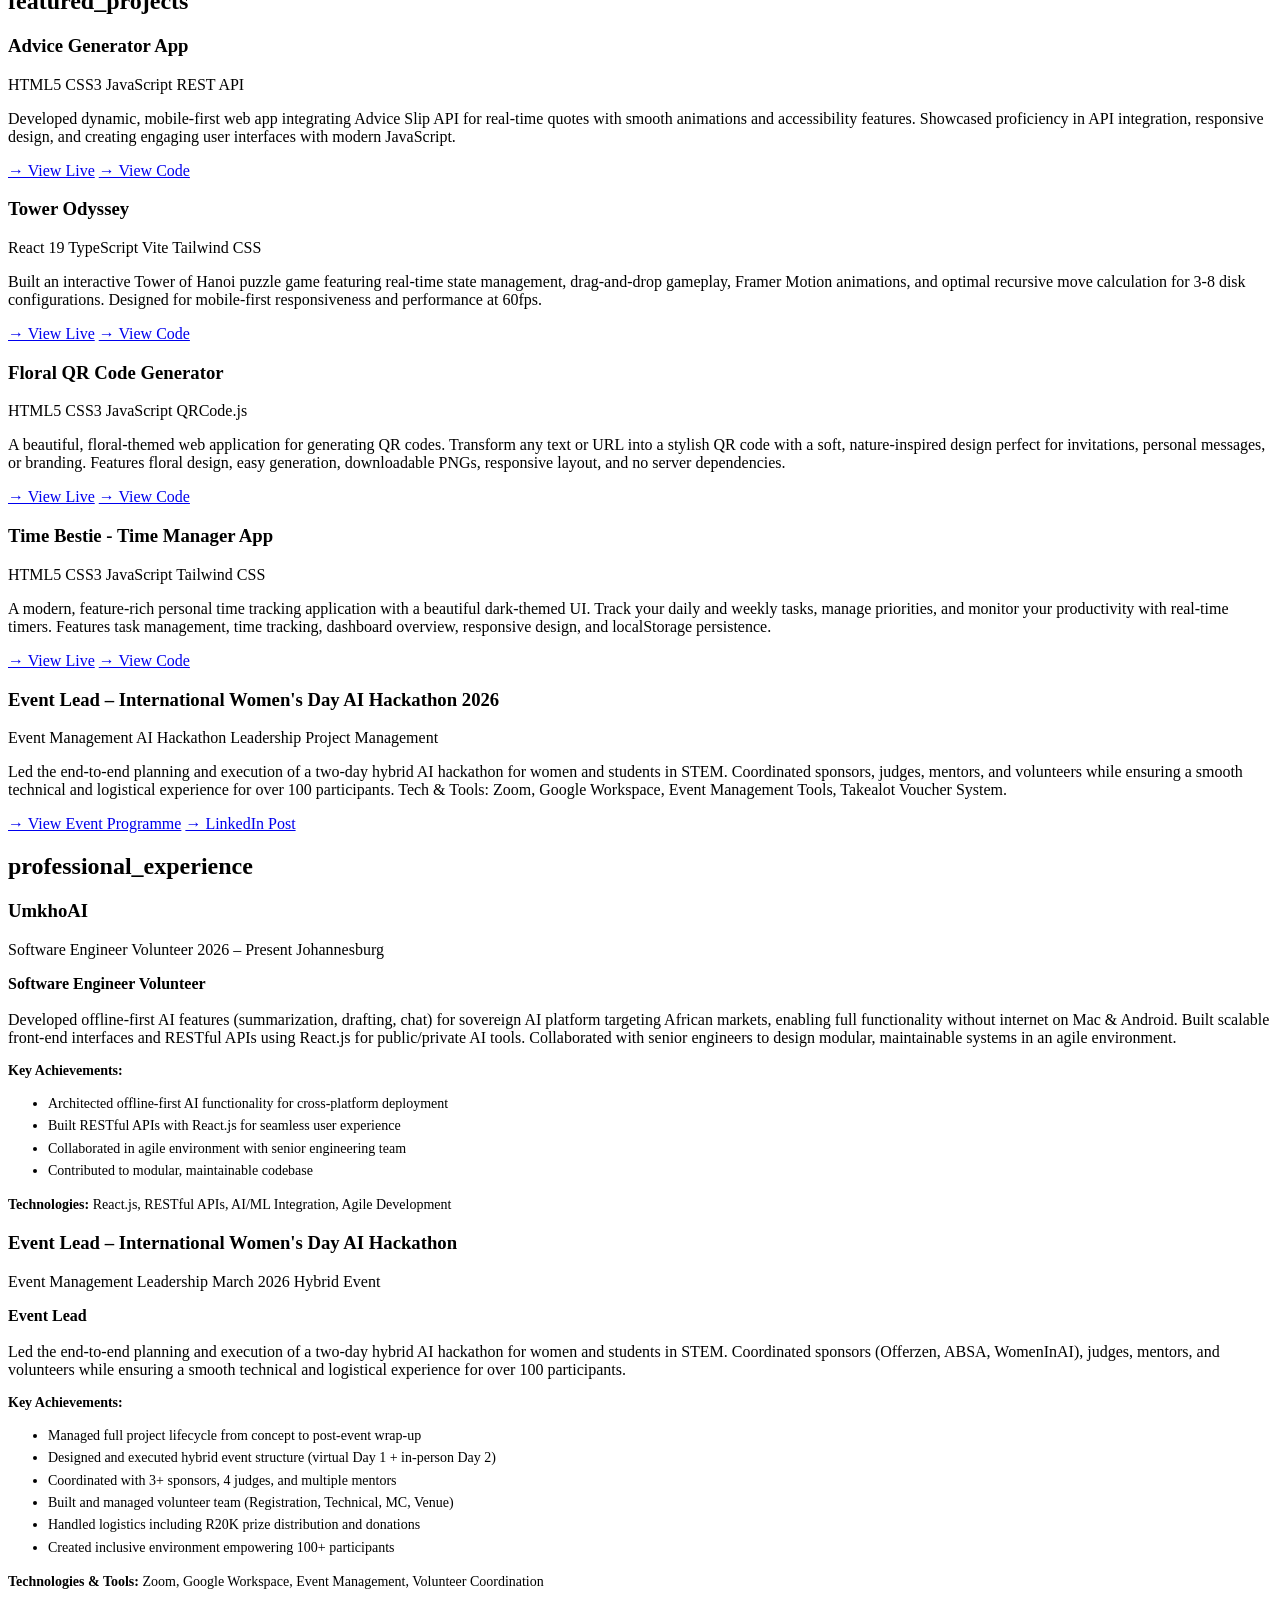
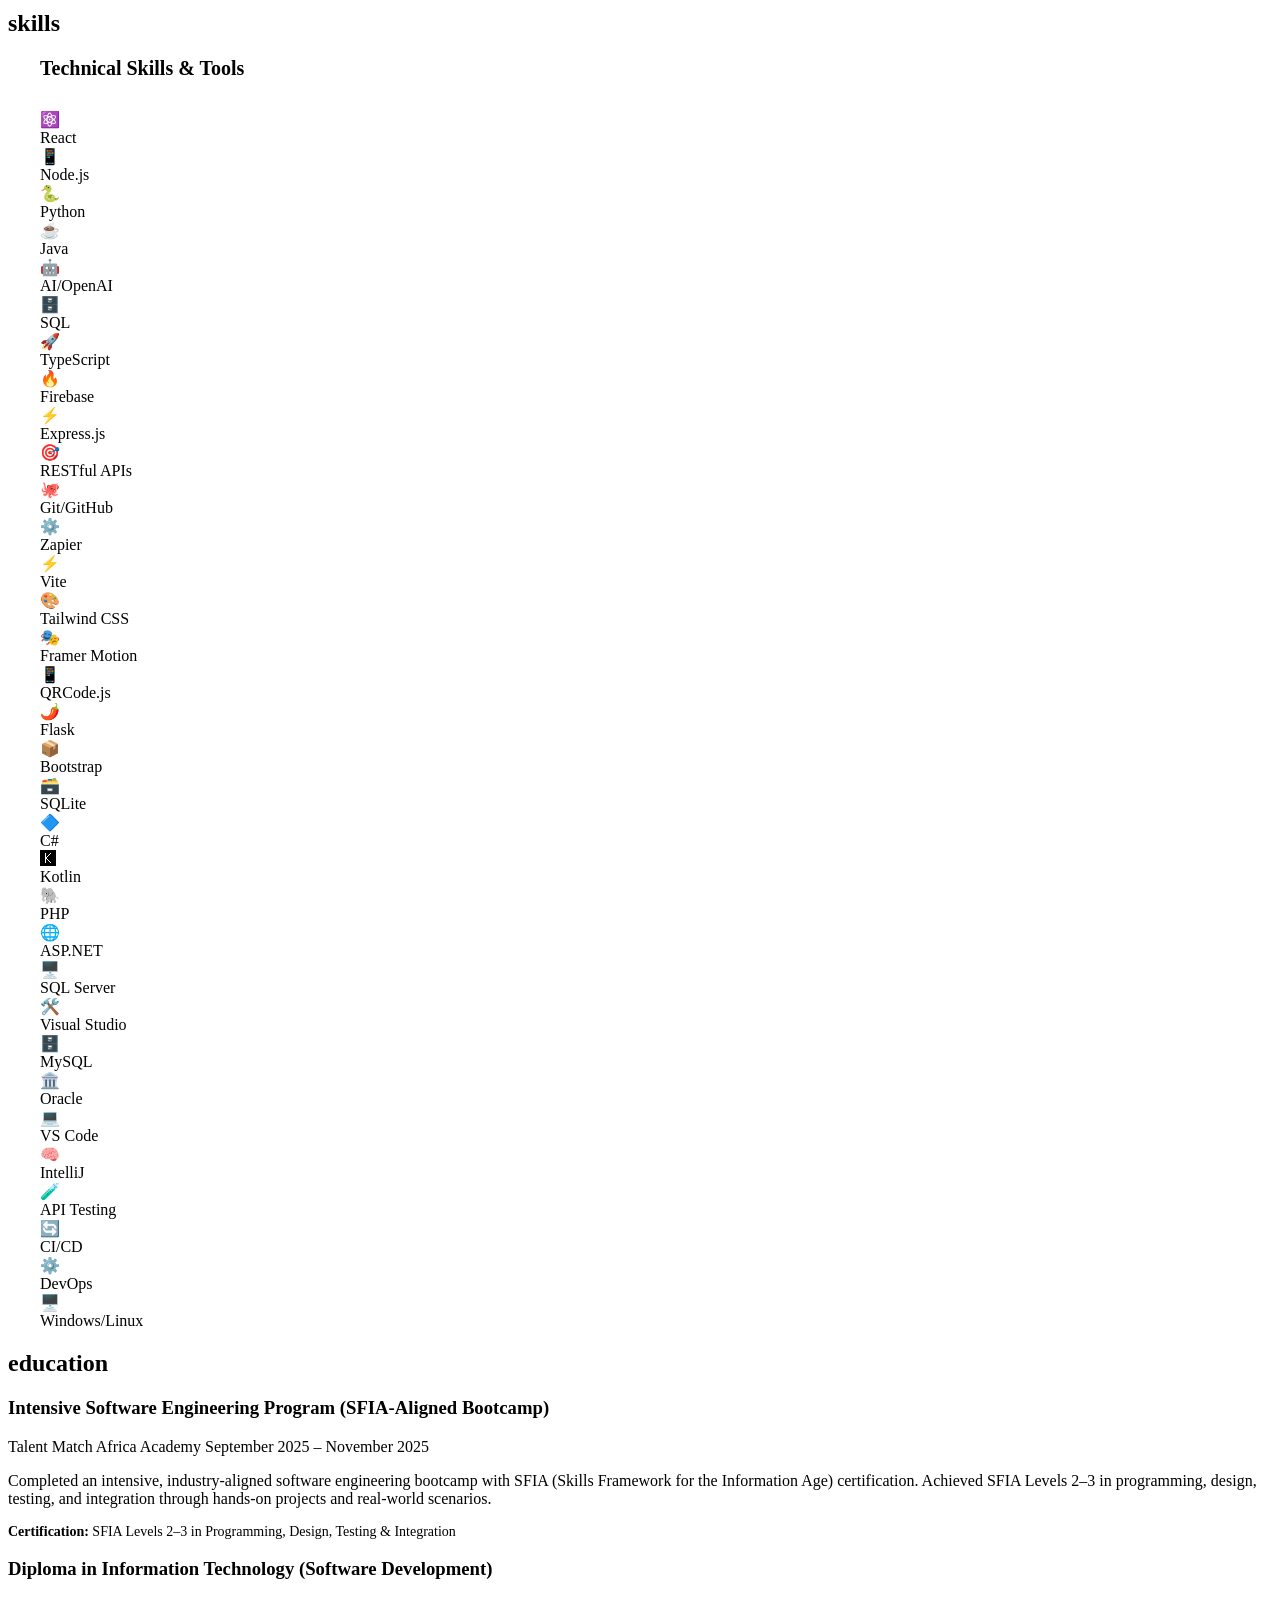
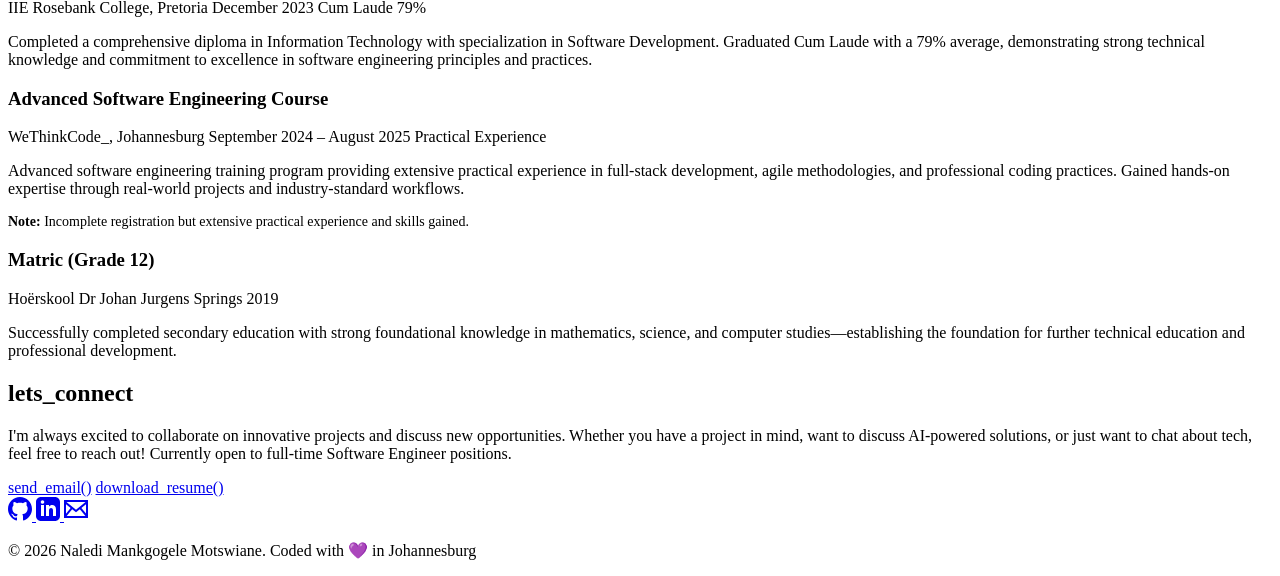
==== commit dfb8a973: "Remove inline CSS styles from portfolio.html" ====
--- a/portfolio.html
+++ b/portfolio.html
@@ -5,709 +5,8 @@
     <meta name="viewport" content="width=device-width, initial-scale=1.0">
     <title>Naledi- Developer Portfolio</title>
     <link href="https://fonts.googleapis.com/css2?family=Fira+Code:wght@300;400;500;600;700&family=Space+Mono:wght@400;700&family=JetBrains+Mono:wght@300;400;600;800&display=swap" rel="stylesheet">
-    <style>
-        * {
-            margin: 0;
-            padding: 0;
-            box-sizing: border-box;
-        }
-
-        :root {
-            --pink: #ff6b9d;
-            --electric-blue: #00d4ff;
-            --purple: #9d4edd;
-            --deep-purple: #5a189a;
-            --white: #ffffff;
-            --off-white: #f8f9ff;
-            --dark: #0a0a1a;
-            --glow-pink: rgba(255, 107, 157, 0.4);
-            --glow-blue: rgba(0, 212, 255, 0.4);
-            --glow-purple: rgba(157, 78, 221, 0.4);
-        }
-
-        body {
-            font-family: 'JetBrains Mono', monospace;
-            background: var(--dark);
-            color: var(--white);
-            overflow-x: hidden;
-            cursor: crosshair;
-        }
-
-        /* Custom Cursor */
-        .cursor {
-            width: 20px;
-            height: 20px;
-            border: 2px solid var(--pink);
-            border-radius: 50%;
-            position: fixed;
-            pointer-events: none;
-            z-index: 9999;
-            transition: all 0.1s ease;
-            mix-blend-mode: difference;
-        }
-
-        .cursor-follower {
-            width: 40px;
-            height: 40px;
-            border: 1px solid var(--electric-blue);
-            border-radius: 50%;
-            position: fixed;
-            pointer-events: none;
-            z-index: 9998;
-            transition: all 0.3s ease;
-            opacity: 0.5;
-        }
-
-        /* Animated Background */
-        .bg-animation {
-            position: fixed;
-            top: 0;
-            left: 0;
-            width: 100%;
-            height: 100%;
-            z-index: 0;
-            opacity: 0.15;
-        }
-
-        .grid-overlay {
-            position: fixed;
-            top: 0;
-            left: 0;
-            width: 100%;
-            height: 100%;
-            background-image: 
-                linear-gradient(rgba(0, 212, 255, 0.1) 1px, transparent 1px),
-                linear-gradient(90deg, rgba(255, 107, 157, 0.1) 1px, transparent 1px);
-            background-size: 50px 50px;
-            z-index: 1;
-            animation: gridMove 20s linear infinite;
-        }
-
-        @keyframes gridMove {
-            0% { transform: translate(0, 0); }
-            100% { transform: translate(50px, 50px); }
-        }
-
-        .floating-code {
-            position: fixed;
-            font-family: 'Fira Code', monospace;
-            font-size: 14px;
-            color: var(--purple);
-            opacity: 0.2;
-            z-index: 1;
-            pointer-events: none;
-            white-space: pre;
-        }
-
-        /* Header */
-        header {
-            position: fixed;
-            top: 0;
-            width: 100%;
-            padding: 20px 40px;
-            display: flex;
-            justify-content: space-between;
-            align-items: center;
-            z-index: 1000;
-            background: rgba(10, 10, 26, 0.8);
-            backdrop-filter: blur(10px);
-            border-bottom: 1px solid rgba(255, 107, 157, 0.2);
-        }
-
-        .logo {
-            font-family: 'Fira Code', monospace;
-            font-size: 24px;
-            font-weight: 700;
-            background: linear-gradient(135deg, var(--pink), var(--electric-blue), var(--purple));
-            -webkit-background-clip: text;
-            -webkit-text-fill-color: transparent;
-            background-clip: text;
-            animation: gradientShift 3s ease infinite;
-        }
-
-        @keyframes gradientShift {
-            0%, 100% { filter: hue-rotate(0deg); }
-            50% { filter: hue-rotate(30deg); }
-        }
-
-        nav {
-            display: flex;
-            gap: 30px;
-        }
-
-        nav a {
-            color: var(--white);
-            text-decoration: none;
-            font-size: 14px;
-            position: relative;
-            padding: 5px 10px;
-            transition: all 0.3s ease;
-            font-weight: 400;
-        }
-
-        nav a::before {
-            content: '>';
-            position: absolute;
-            left: -10px;
-            opacity: 0;
-            transition: all 0.3s ease;
-            color: var(--pink);
-        }
-
-        nav a:hover {
-            color: var(--pink);
-            transform: translateX(10px);
-        }
-
-        nav a:hover::before {
-            opacity: 1;
-            left: 0;
-        }
-
-        /* Hero Section */
-        .hero {
-            min-height: 100vh;
-            display: flex;
-            align-items: center;
-            justify-content: center;
-            position: relative;
-            z-index: 2;
-            padding: 0 40px;
-        }
-
-        .hero-content {
-            max-width: 1200px;
-            width: 100%;
-        }
-
-        .glitch-wrapper {
-            position: relative;
-            display: inline-block;
-        }
-
-        .glitch {
-            font-family: 'Space Mono', monospace;
-            font-size: clamp(40px, 8vw, 120px);
-            font-weight: 700;
-            line-height: 1.1;
-            margin-bottom: 20px;
-            position: relative;
-            color: var(--white);
-            animation: glitchText 5s infinite;
-        }
-
-        @keyframes glitchText {
-            0%, 90%, 100% {
-                text-shadow: 
-                    2px 2px var(--pink),
-                    -2px -2px var(--electric-blue);
-            }
-            91% {
-                text-shadow: 
-                    -2px 2px var(--pink),
-                    2px -2px var(--electric-blue),
-                    0 0 20px var(--glow-purple);
-            }
-            93% {
-                text-shadow: 
-                    2px -2px var(--pink),
-                    -2px 2px var(--electric-blue);
-            }
-        }
-
-        .terminal-line {
-            font-family: 'Fira Code', monospace;
-            font-size: clamp(16px, 2vw, 24px);
-            color: var(--electric-blue);
-            margin-bottom: 30px;
-            overflow: hidden;
-            border-right: 3px solid var(--pink);
-            white-space: nowrap;
-            animation: typing 3s steps(40) 1s forwards, blink 0.75s step-end infinite;
-            width: 0;
-        }
-
-        @keyframes typing {
-            from { width: 0; }
-            to { width: 100%; }
-        }
-
-        @keyframes blink {
-            50% { border-color: transparent; }
-        }
-
-        .cta-buttons {
-            display: flex;
-            gap: 20px;
-            margin-top: 40px;
-            flex-wrap: wrap;
-        }
-
-        .btn {
-            padding: 15px 35px;
-            font-family: 'Fira Code', monospace;
-            font-size: 14px;
-            font-weight: 600;
-            border: 2px solid;
-            background: transparent;
-            cursor: pointer;
-            position: relative;
-            overflow: hidden;
-            transition: all 0.3s ease;
-            text-decoration: none;
-            display: inline-block;
-        }
-
-        .btn-primary {
-            border-color: var(--pink);
-            color: var(--pink);
-        }
-
-        .btn-primary::before {
-            content: '';
-            position: absolute;
-            top: 0;
-            left: -100%;
-            width: 100%;
-            height: 100%;
-            background: var(--pink);
-            transition: left 0.3s ease;
-            z-index: -1;
-        }
-
-        .btn-primary:hover {
-            color: var(--dark);
-            box-shadow: 0 0 20px var(--glow-pink);
-        }
-
-        .btn-primary:hover::before {
-            left: 0;
-        }
-
-        .btn-secondary {
-            border-color: var(--electric-blue);
-            color: var(--electric-blue);
-        }
-
-        .btn-secondary::before {
-            content: '';
-            position: absolute;
-            top: 0;
-            left: -100%;
-            width: 100%;
-            height: 100%;
-            background: var(--electric-blue);
-            transition: left 0.3s ease;
-            z-index: -1;
-        }
-
-        .btn-secondary:hover {
-            color: var(--dark);
-            box-shadow: 0 0 20px var(--glow-blue);
-        }
-
-        .btn-secondary:hover::before {
-            left: 0;
-        }
-
-        /* About Section */
-        .section {
-            min-height: 100vh;
-            padding: 100px 40px;
-            position: relative;
-            z-index: 2;
-        }
-
-        .section-title {
-            font-family: 'Fira Code', monospace;
-            font-size: clamp(32px, 5vw, 60px);
-            margin-bottom: 60px;
-            position: relative;
-            display: inline-block;
-        }
-
-        .section-title::before {
-            content: '// ';
-            color: var(--purple);
-        }
-
-        .section-title::after {
-            content: '';
-            position: absolute;
-            bottom: -10px;
-            left: 0;
-            width: 100%;
-            height: 3px;
-            background: linear-gradient(90deg, var(--pink), var(--electric-blue));
-            animation: lineGrow 1s ease forwards;
-        }
-
-        @keyframes lineGrow {
-            from { width: 0; }
-            to { width: 100%; }
-        }
-
-        .about-grid {
-            display: grid;
-            grid-template-columns: 1fr 1fr;
-            gap: 60px;
-            max-width: 1200px;
-            margin: 0 auto;
-        }
-
-        .code-block {
-            background: rgba(157, 78, 221, 0.1);
-            border: 1px solid var(--purple);
-            padding: 30px;
-            font-family: 'Fira Code', monospace;
-            font-size: 14px;
-            line-height: 1.8;
-            border-radius: 8px;
-            position: relative;
-            overflow: hidden;
-        }
-
-        .code-block::before {
-            content: '';
-            position: absolute;
-            top: 0;
-            left: 0;
-            width: 100%;
-            height: 100%;
-            background: linear-gradient(45deg, transparent, rgba(0, 212, 255, 0.1), transparent);
-            animation: shimmer 3s infinite;
-        }
-
-        @keyframes shimmer {
-            0% { transform: translateX(-100%); }
-            100% { transform: translateX(100%); }
-        }
-
-        .code-line {
-            margin-bottom: 10px;
-        }
-
-        .keyword { color: var(--pink); }
-        .string { color: var(--electric-blue); }
-        .function { color: var(--purple); }
-        .comment { color: #666; font-style: italic; }
-
-        .skills-grid {
-            display: grid;
-            grid-template-columns: repeat(auto-fit, minmax(150px, 1fr));
-            gap: 20px;
-        }
-
-        .skill-card {
-            background: rgba(0, 212, 255, 0.05);
-            border: 1px solid var(--electric-blue);
-            padding: 25px;
-            text-align: center;
-            border-radius: 8px;
-            transition: all 0.3s ease;
-            position: relative;
-            overflow: hidden;
-        }
-
-        .skill-card::before {
-            content: '';
-            position: absolute;
-            top: -50%;
-            left: -50%;
-            width: 200%;
-            height: 200%;
-            background: linear-gradient(45deg, transparent, rgba(255, 107, 157, 0.1), transparent);
-            transform: rotate(45deg);
-            transition: all 0.5s ease;
-        }
-
-        .skill-card:hover::before {
-            animation: skillShine 1s forwards;
-        }
-
-        @keyframes skillShine {
-            0% { transform: rotate(45deg) translateY(0); }
-            100% { transform: rotate(45deg) translateY(200%); }
-        }
-
-        .skill-card:hover {
-            transform: translateY(-10px);
-            border-color: var(--pink);
-            box-shadow: 0 10px 40px var(--glow-pink);
-        }
-
-        .skill-icon {
-            font-size: 40px;
-            margin-bottom: 15px;
-        }
-
-        .skill-name {
-            font-size: 16px;
-            font-weight: 600;
-        }
-
-        /* Projects Section */
-        .projects-container {
-            max-width: 1200px;
-            margin: 0 auto;
-        }
-
-        .project-card {
-            background: rgba(10, 10, 26, 0.8);
-            border: 1px solid rgba(157, 78, 221, 0.3);
-            padding: 40px;
-            margin-bottom: 40px;
-            border-radius: 12px;
-            position: relative;
-            overflow: hidden;
-            transition: all 0.3s ease;
-        }
-
-        .project-card::before {
-            content: '';
-            position: absolute;
-            top: 0;
-            left: 0;
-            width: 4px;
-            height: 100%;
-            background: linear-gradient(180deg, var(--pink), var(--purple), var(--electric-blue));
-            transform: scaleY(0);
-            transition: transform 0.3s ease;
-        }
-
-        .project-card:hover::before {
-            transform: scaleY(1);
-        }
-
-        .project-card:hover {
-            transform: translateX(20px);
-            border-color: var(--pink);
-        }
-
-        .project-header {
-            display: flex;
-            justify-content: space-between;
-            align-items: center;
-            margin-bottom: 20px;
-        }
-
-        .project-title {
-            font-size: 28px;
-            font-weight: 700;
-            color: var(--pink);
-        }
-
-        .project-tags {
-            display: flex;
-            gap: 10px;
-            flex-wrap: wrap;
-        }
-
-        .tag {
-            padding: 5px 15px;
-            background: rgba(0, 212, 255, 0.2);
-            border: 1px solid var(--electric-blue);
-            border-radius: 20px;
-            font-size: 12px;
-            color: var(--electric-blue);
-        }
-
-        .project-description {
-            font-size: 16px;
-            line-height: 1.8;
-            color: rgba(255, 255, 255, 0.8);
-            margin-bottom: 20px;
-        }
-
-        .project-links {
-            display: flex;
-            gap: 15px;
-        }
-
-        .project-link {
-            color: var(--purple);
-            text-decoration: none;
-            font-size: 14px;
-            display: flex;
-            align-items: center;
-            gap: 5px;
-            transition: all 0.3s ease;
-        }
-
-        .project-link:hover {
-            color: var(--pink);
-            transform: translateX(5px);
-        }
-
-        /* Contact Section */
-        .contact-container {
-            max-width: 800px;
-            margin: 0 auto;
-            text-align: center;
-        }
-
-        .contact-text {
-            font-size: 20px;
-            line-height: 1.8;
-            margin-bottom: 40px;
-            color: rgba(255, 255, 255, 0.9);
-        }
-
-        .social-links {
-            display: flex;
-            justify-content: center;
-            gap: 30px;
-            margin-top: 40px;
-        }
-
-        .social-link {
-            width: 60px;
-            height: 60px;
-            border: 2px solid var(--purple);
-            border-radius: 50%;
-            display: flex;
-            align-items: center;
-            justify-content: center;
-            font-size: 24px;
-            color: var(--purple);
-            text-decoration: none;
-            transition: all 0.3s ease;
-            position: relative;
-        }
-
-        .social-link::before {
-            content: '';
-            position: absolute;
-            width: 100%;
-            height: 100%;
-            border-radius: 50%;
-            background: var(--purple);
-            transform: scale(0);
-            transition: transform 0.3s ease;
-            z-index: -1;
-        }
-
-        .social-link:hover {
-            color: var(--dark);
-            border-color: var(--pink);
-        }
-
-        .social-link:hover::before {
-            transform: scale(1);
-            background: var(--pink);
-        }
-
-        /* Matrix Rain Effect */
-        .matrix-canvas {
-            position: fixed;
-            top: 0;
-            left: 0;
-            z-index: 0;
-            opacity: 0.1;
-            pointer-events: none;
-        }
-
-        /* Scroll Progress */
-        .scroll-progress {
-            position: fixed;
-            top: 0;
-            left: 0;
-            width: 0;
-            height: 3px;
-            background: linear-gradient(90deg, var(--pink), var(--electric-blue), var(--purple));
-            z-index: 9999;
-            transition: width 0.1s ease;
-        }
-
-        /* Footer */
-        footer {
-            text-align: center;
-            padding: 40px;
-            border-top: 1px solid rgba(255, 107, 157, 0.2);
-            position: relative;
-            z-index: 2;
-        }
-
-        .footer-text {
-            font-family: 'Fira Code', monospace;
-            font-size: 14px;
-            color: rgba(255, 255, 255, 0.6);
-        }
-
-        @media (max-width: 768px) {
-            header {
-                padding: 15px 20px;
-            }
-
-            nav {
-                gap: 15px;
-            }
-
-            .hero {
-                padding: 0 20px;
-            }
-
-            .section {
-                padding: 60px 20px;
-            }
-
-            .about-grid {
-                grid-template-columns: 1fr;
-                gap: 30px;
-            }
-
-            .cta-buttons {
-                flex-direction: column;
-            }
-
-            .btn {
-                width: 100%;
-                text-align: center;
-            }
-
-            .project-card {
-                padding: 25px;
-            }
-
-            .social-links {
-                gap: 20px;
-            }
-        }
-
-        /* Loading Animation */
-        .loading-screen {
-            position: fixed;
-            top: 0;
-            left: 0;
-            width: 100%;
-            height: 100%;
-            background: var(--dark);
-            display: flex;
-            align-items: center;
-            justify-content: center;
-            z-index: 10000;
-            animation: fadeOut 1s 2s forwards;
-        }
-
-        @keyframes fadeOut {
-            to {
-                opacity: 0;
-                pointer-events: none;
-            }
-        }
-
-        .loading-text {
-            font-family: 'Fira Code', monospace;
-            font-size: 24px;
-            color: var(--pink);
-            animation: pulse 1.5s infinite;
-        }
-
-        @keyframes pulse {
-            0%, 100% { opacity: 1; }
-            50% { opacity: 0.3; }
-        }
-    </style>
+    <link rel="stylesheet" href="style.css">
+
 </head>
 <body>
     <!-- Loading Screen -->
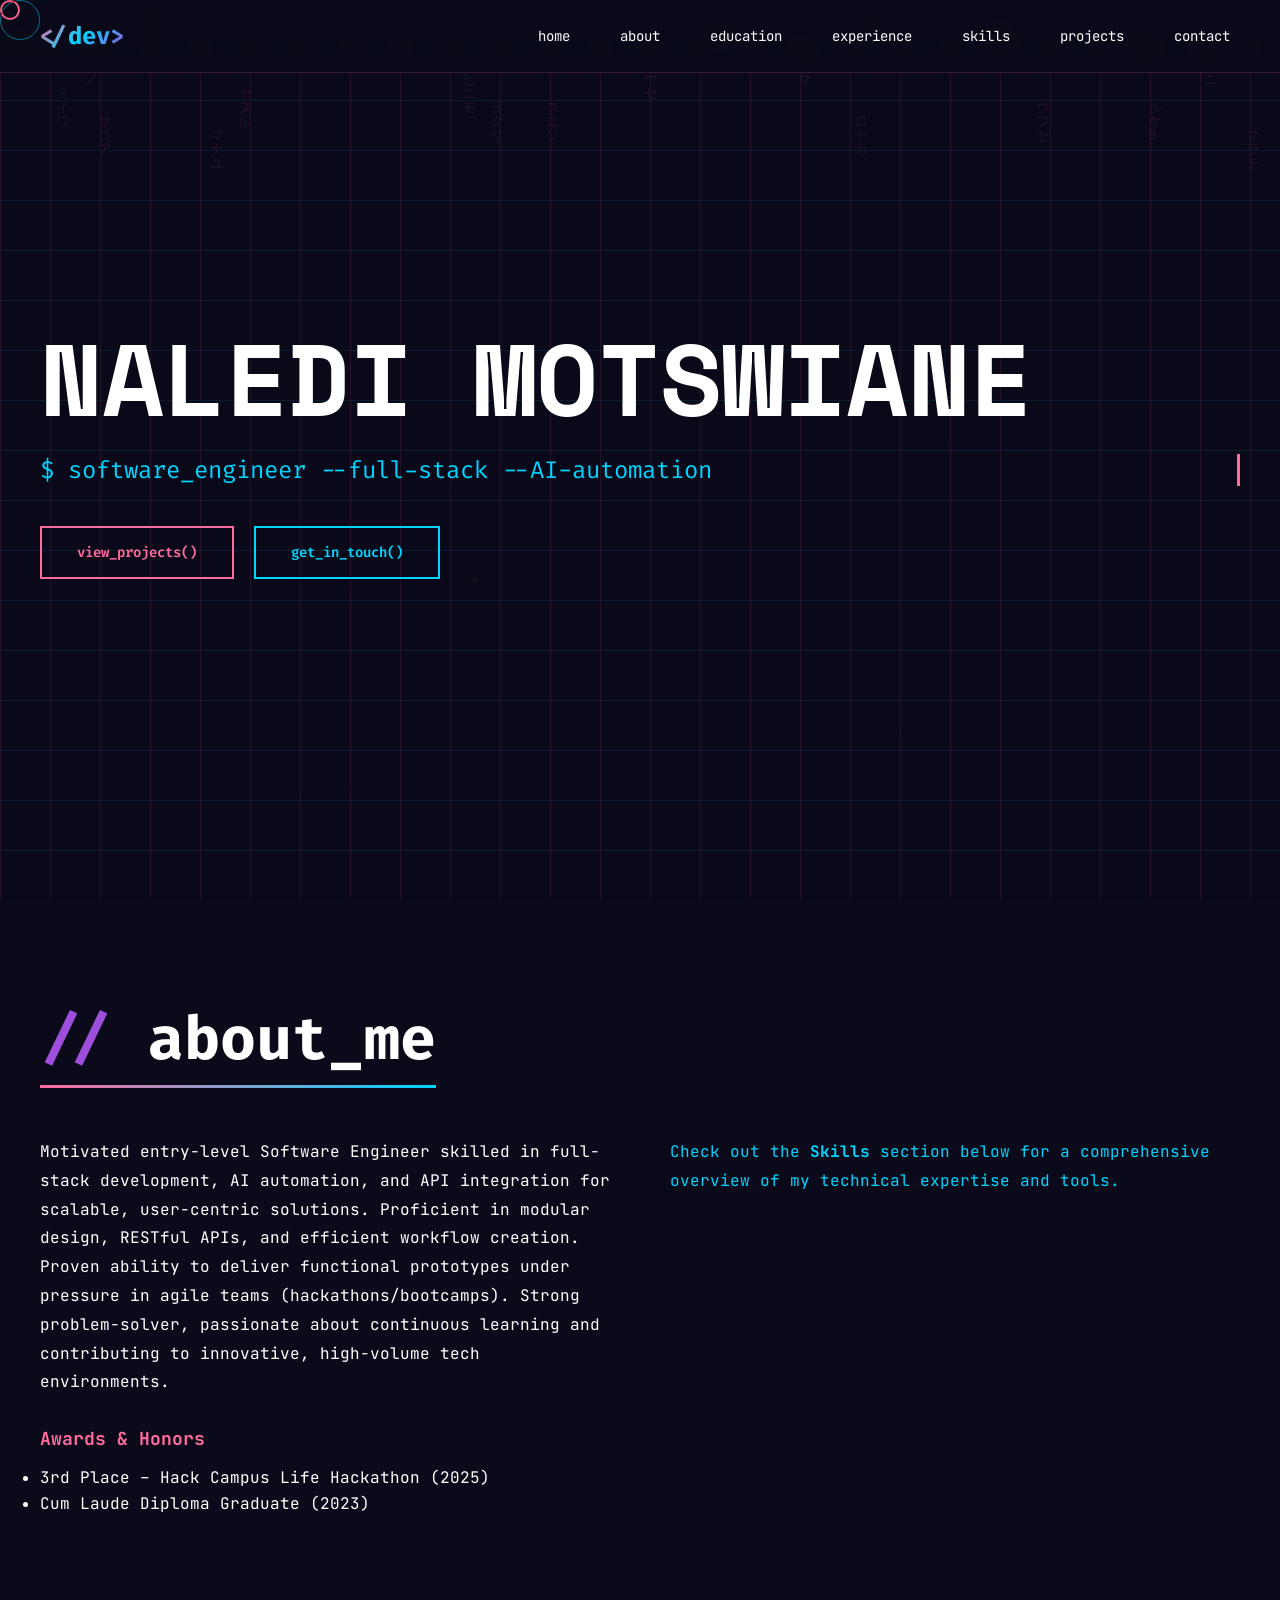
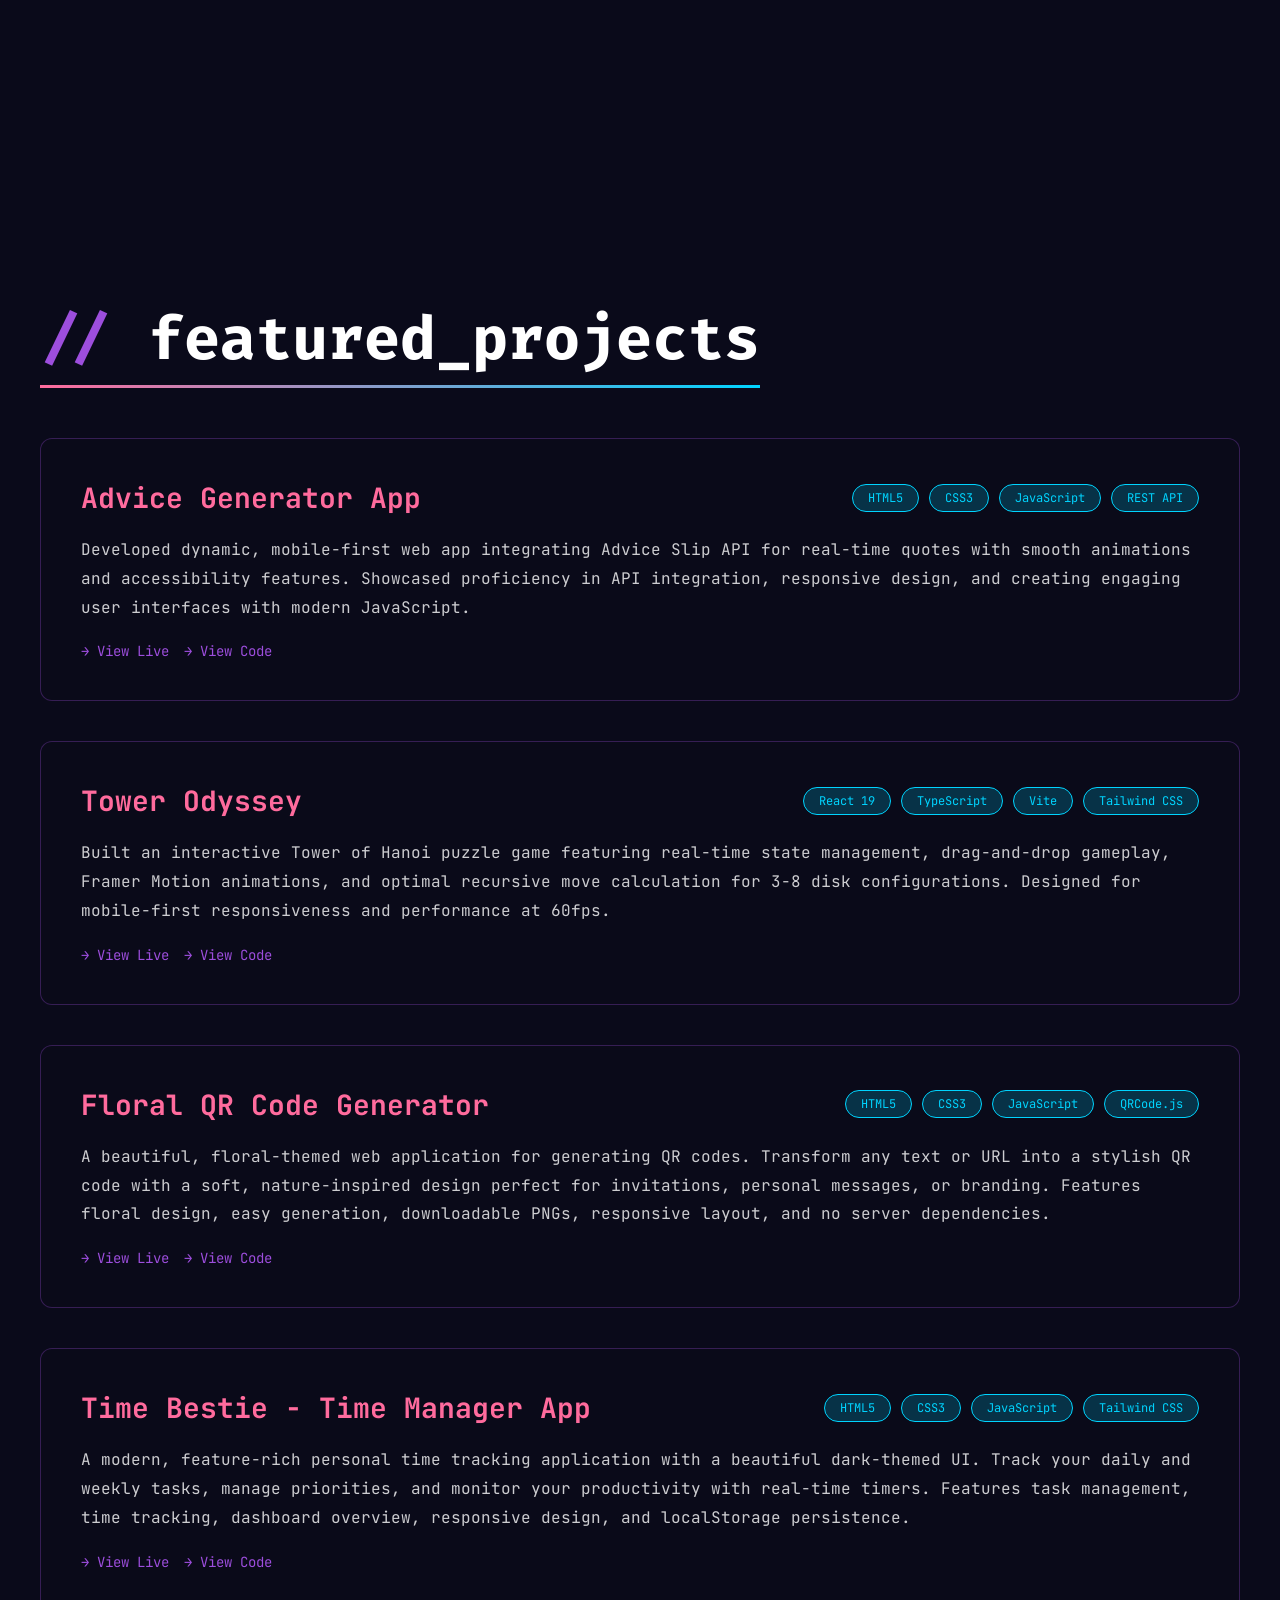
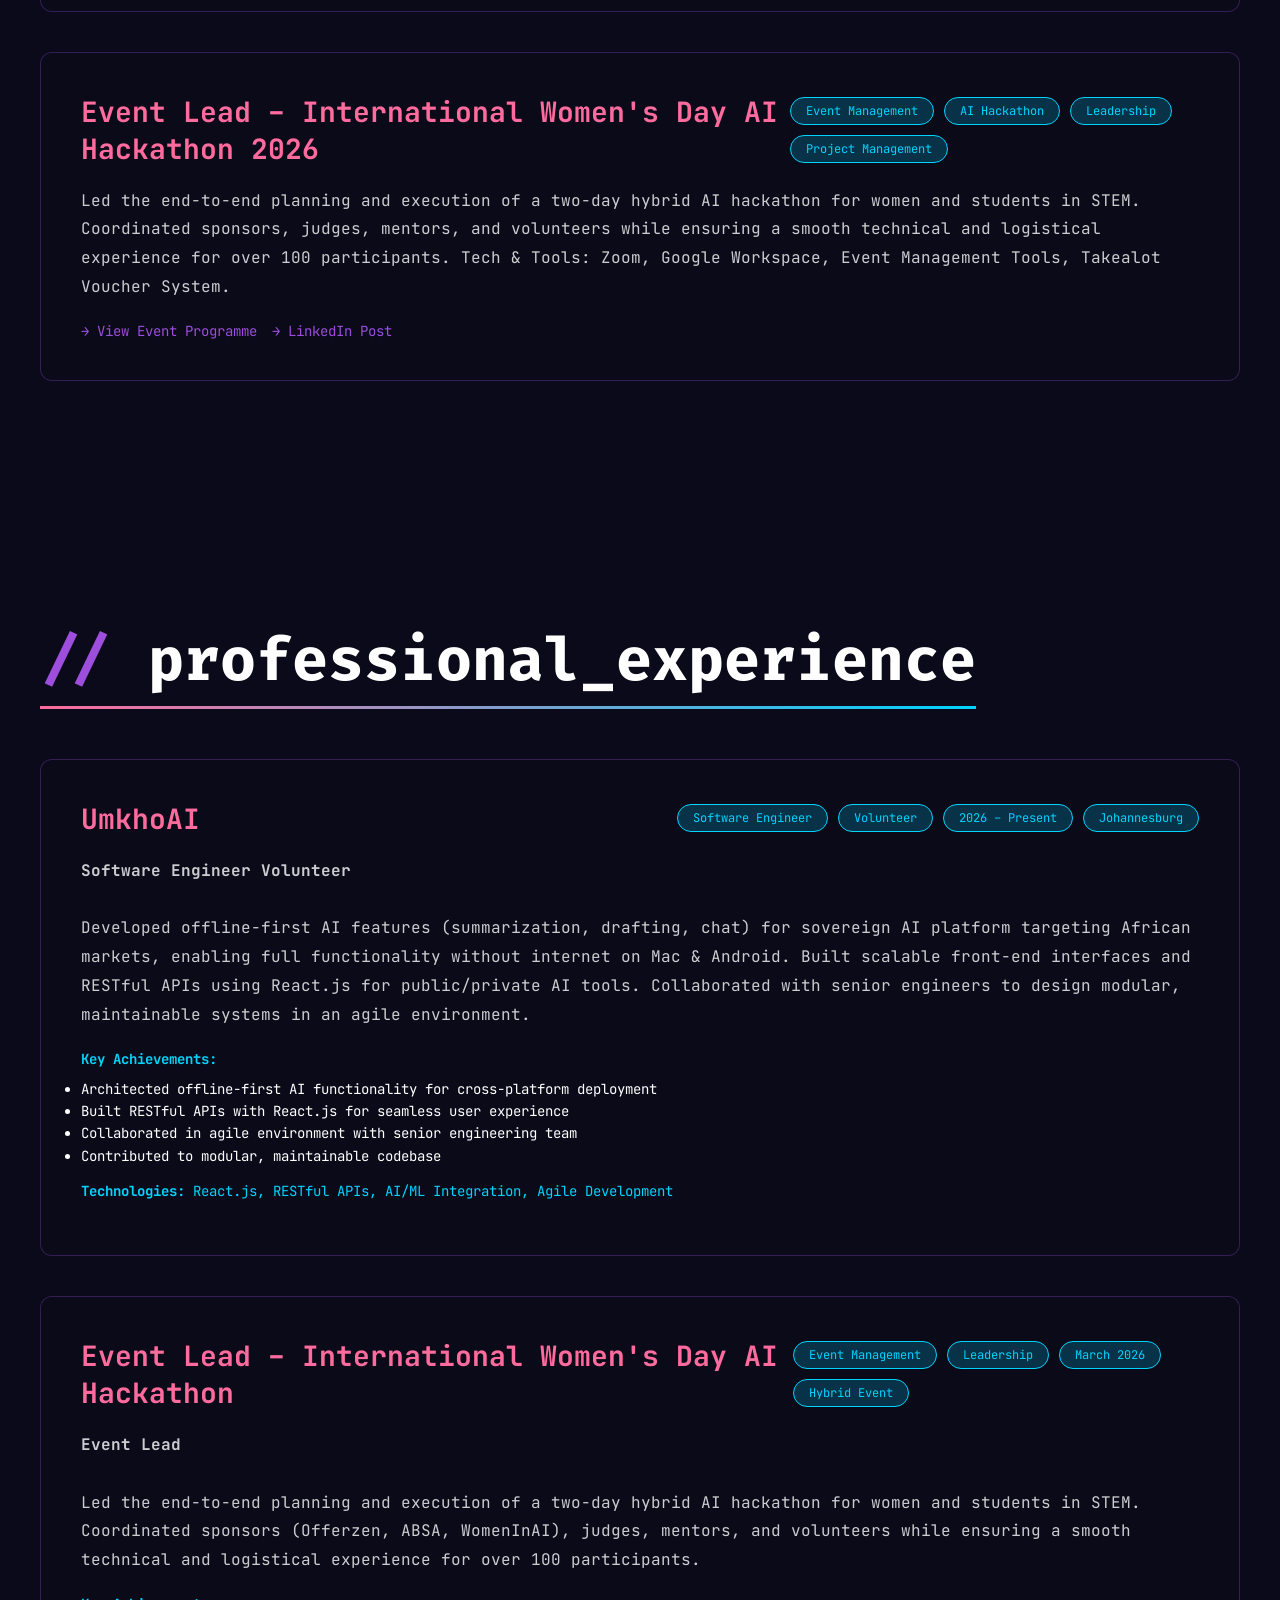
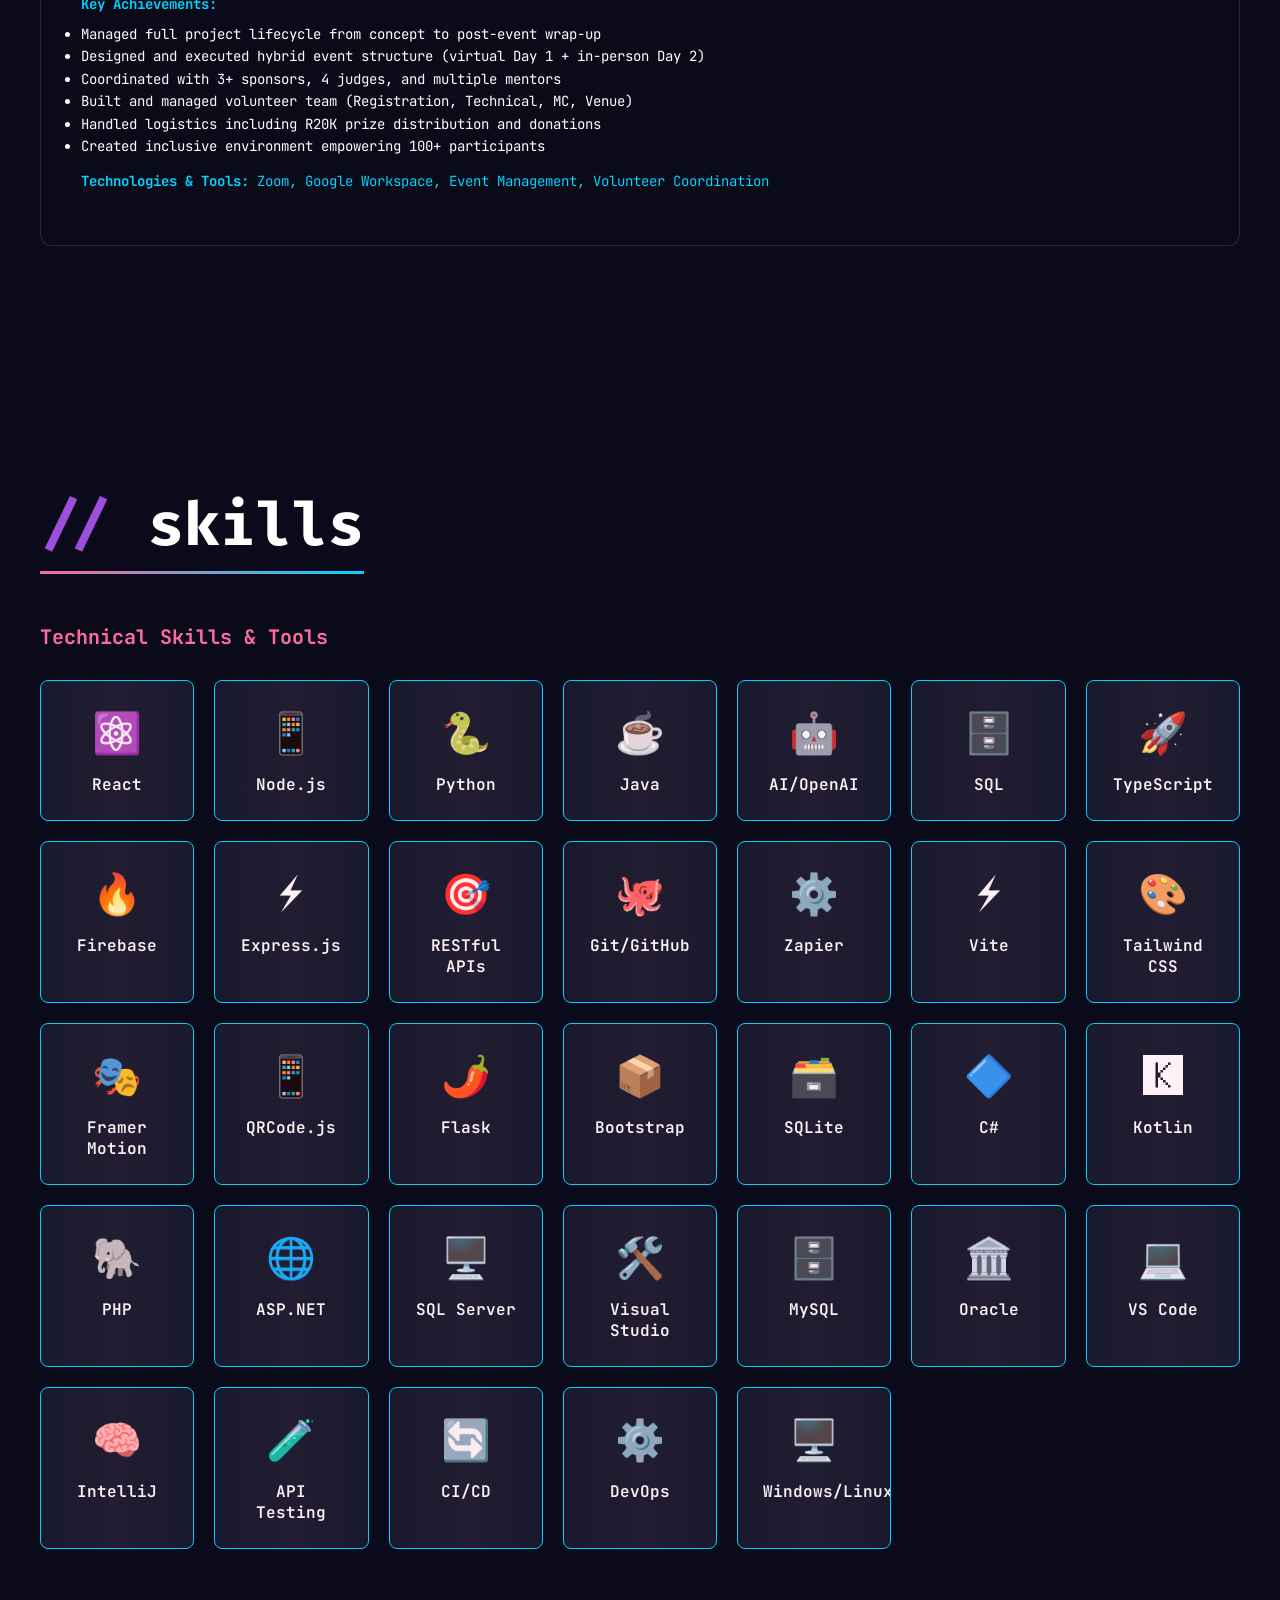
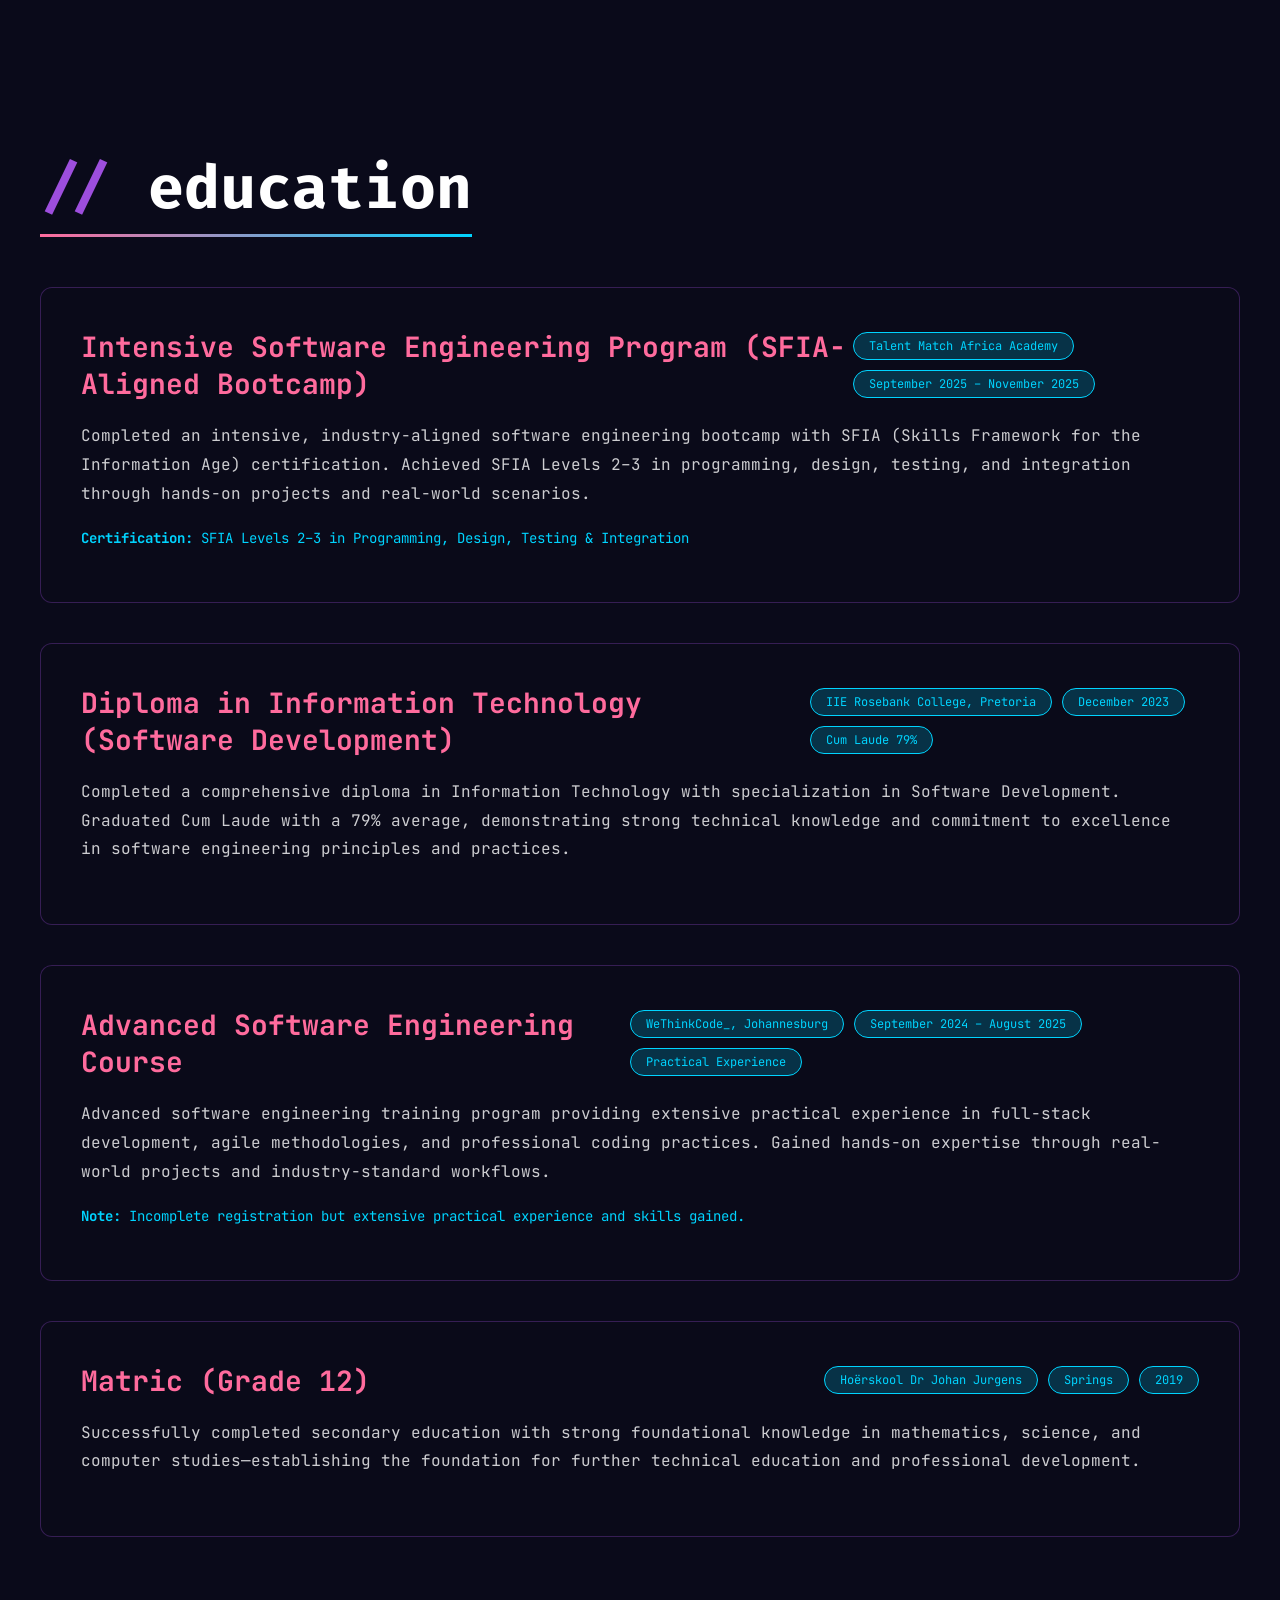
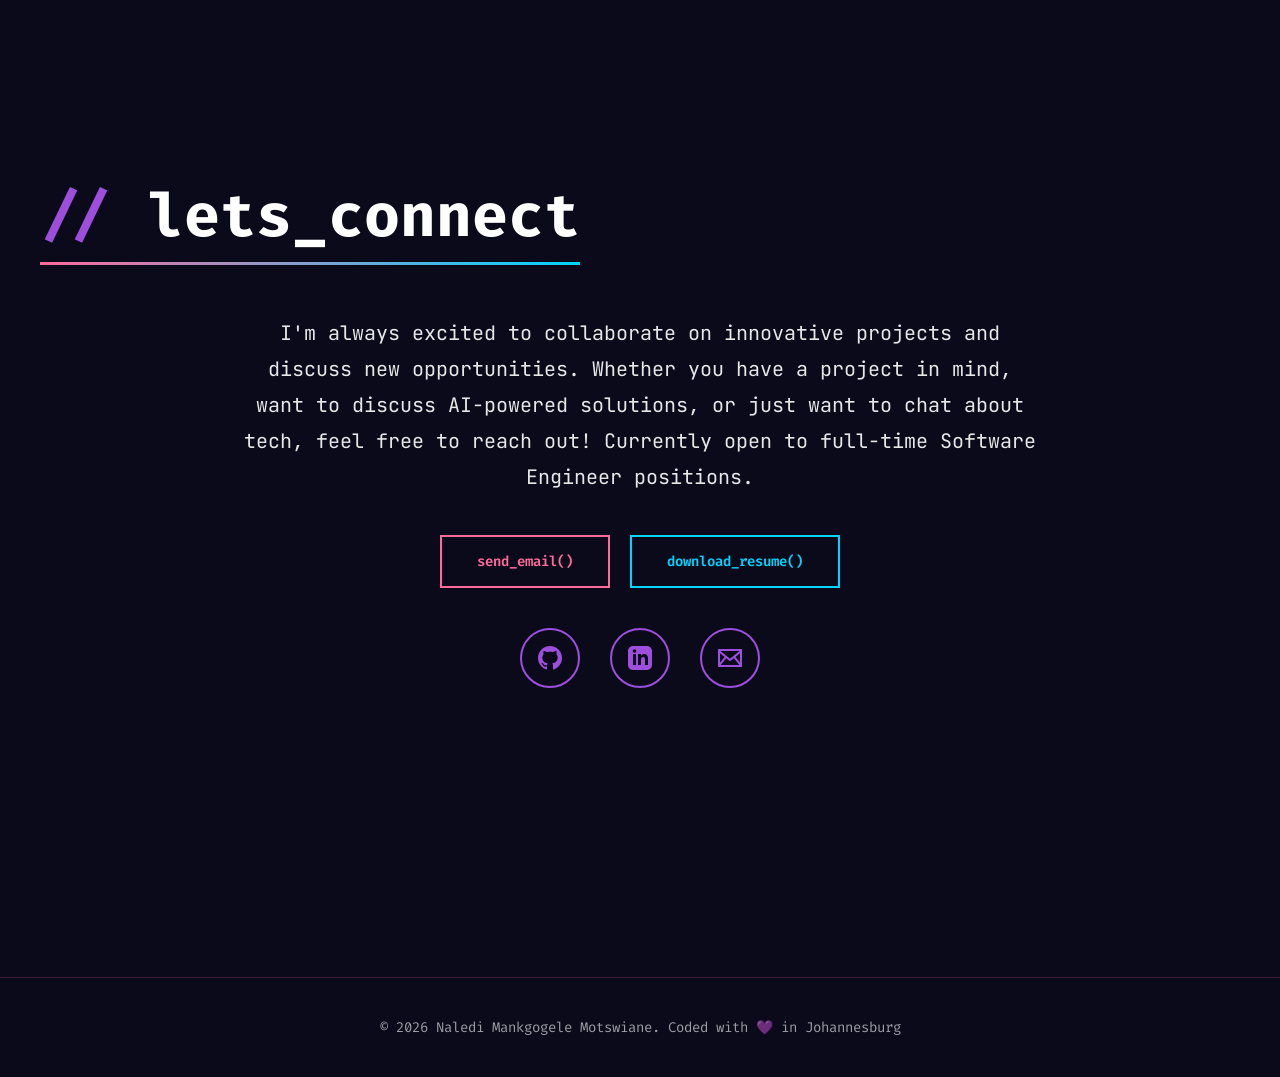
==== commit a2d61534: "Added links to projects and live code" ====
--- a/portfolio.html
+++ b/portfolio.html
@@ -101,7 +101,7 @@
                 </p>
                 <div class="project-links">
                     <a href="https://advisor-generator-p5c7.vercel.app/" class="project-link">→ View Live</a>
-                    <a href="#" class="project-link">→ View Code</a>
+                    <a href="https://github.com/Naledi-starr/Advisor-Generator" class="project-link">→ View Code</a>
                 </div>
             </div>
             <div class="project-card">
@@ -120,8 +120,8 @@
                     mobile-first responsiveness and performance at 60fps.
                 </p>
                 <div class="project-links">
-                    <a href="#" class="project-link">→ View Live</a>
-                    <a href="#" class="project-link">→ View Code</a>
+                    <a href="https://tower-of-hanoi-colourful.vercel.app/" class="project-link">→ View Live</a>
+                    <a href="https://github.com/Naledi-starr/Tower-of-Hanoi" class="project-link">→ View Code</a>
                 </div>
             </div>
 
@@ -139,8 +139,8 @@
                     A beautiful, floral-themed web application for generating QR codes. Transform any text or URL into a stylish QR code with a soft, nature-inspired design perfect for invitations, personal messages, or branding. Features floral design, easy generation, downloadable PNGs, responsive layout, and no server dependencies.
                 </p>
                 <div class="project-links">
-                    <a href="#" class="project-link">→ View Live</a>
-                    <a href="#" class="project-link">→ View Code</a>
+                    <a href="https://qr-code-generator-psi-snowy.vercel.app/" class="project-link">→ View Live</a>
+                    <a href="https://github.com/Naledi-starr/QR-CODE-Generator" class="project-link">→ View Code</a>
                 </div>
             </div>
 
@@ -158,8 +158,8 @@
                     A modern, feature-rich personal time tracking application with a beautiful dark-themed UI. Track your daily and weekly tasks, manage priorities, and monitor your productivity with real-time timers. Features task management, time tracking, dashboard overview, responsive design, and localStorage persistence.
                 </p>
                 <div class="project-links">
-                    <a href="#" class="project-link">→ View Live</a>
-                    <a href="#" class="project-link">→ View Code</a>
+                    <a href="https://time-manager-app-ten.vercel.app/" class="project-link">→ View Live</a>
+                    <a href="https://github.com/Naledi-starr/Time-Manager-App" class="project-link">→ View Code</a>
                 </div>
             </div>
 
--- a/style.css
+++ b/style.css
@@ -0,0 +1,704 @@
+/* Extracted from portfolio.html <style> */
+
+* {
+    margin: 0;
+    padding: 0;
+    box-sizing: border-box;
+}
+
+:root {
+    --pink: #ff6b9d;
+    --electric-blue: #00d4ff;
+    --purple: #9d4edd;
+    --deep-purple: #5a189a;
+    --white: #ffffff;
+    --off-white: #f8f9ff;
+    --dark: #0a0a1a;
+    --glow-pink: rgba(255, 107, 157, 0.4);
+    --glow-blue: rgba(0, 212, 255, 0.4);
+    --glow-purple: rgba(157, 78, 221, 0.4);
+}
+
+body {
+    font-family: 'JetBrains Mono', monospace;
+    background: var(--dark);
+    color: var(--white);
+    overflow-x: hidden;
+    cursor: crosshair;
+}
+
+/* Custom Cursor */
+.cursor {
+    width: 20px;
+    height: 20px;
+    border: 2px solid var(--pink);
+    border-radius: 50%;
+    position: fixed;
+    pointer-events: none;
+    z-index: 9999;
+    transition: all 0.1s ease;
+    mix-blend-mode: difference;
+}
+
+.cursor-follower {
+    width: 40px;
+    height: 40px;
+    border: 1px solid var(--electric-blue);
+    border-radius: 50%;
+    position: fixed;
+    pointer-events: none;
+    z-index: 9998;
+    transition: all 0.3s ease;
+    opacity: 0.5;
+}
+
+/* Animated Background */
+.bg-animation {
+    position: fixed;
+    top: 0;
+    left: 0;
+    width: 100%;
+    height: 100%;
+    z-index: 0;
+    opacity: 0.15;
+}
+
+.grid-overlay {
+    position: fixed;
+    top: 0;
+    left: 0;
+    width: 100%;
+    height: 100%;
+    background-image: 
+        linear-gradient(rgba(0, 212, 255, 0.1) 1px, transparent 1px),
+        linear-gradient(90deg, rgba(255, 107, 157, 0.1) 1px, transparent 1px);
+    background-size: 50px 50px;
+    z-index: 1;
+    animation: gridMove 20s linear infinite;
+}
+
+@keyframes gridMove {
+    0% { transform: translate(0, 0); }
+    100% { transform: translate(50px, 50px); }
+}
+
+.floating-code {
+    position: fixed;
+    font-family: 'Fira Code', monospace;
+    font-size: 14px;
+    color: var(--purple);
+    opacity: 0.2;
+    z-index: 1;
+    pointer-events: none;
+    white-space: pre;
+}
+
+/* Header */
+header {
+    position: fixed;
+    top: 0;
+    width: 100%;
+    padding: 20px 40px;
+    display: flex;
+    justify-content: space-between;
+    align-items: center;
+    z-index: 1000;
+    background: rgba(10, 10, 26, 0.8);
+    backdrop-filter: blur(10px);
+    border-bottom: 1px solid rgba(255, 107, 157, 0.2);
+}
+
+.logo {
+    font-family: 'Fira Code', monospace;
+    font-size: 24px;
+    font-weight: 700;
+    background: linear-gradient(135deg, var(--pink), var(--electric-blue), var(--purple));
+    -webkit-background-clip: text;
+    -webkit-text-fill-color: transparent;
+    background-clip: text;
+    animation: gradientShift 3s ease infinite;
+}
+
+@keyframes gradientShift {
+    0%, 100% { filter: hue-rotate(0deg); }
+    50% { filter: hue-rotate(30deg); }
+}
+
+nav {
+    display: flex;
+    gap: 30px;
+}
+
+nav a {
+    color: var(--white);
+    text-decoration: none;
+    font-size: 14px;
+    position: relative;
+    padding: 5px 10px;
+    transition: all 0.3s ease;
+    font-weight: 400;
+}
+
+nav a::before {
+    content: '>';
+    position: absolute;
+    left: -10px;
+    opacity: 0;
+    transition: all 0.3s ease;
+    color: var(--pink);
+}
+
+nav a:hover {
+    color: var(--pink);
+    transform: translateX(10px);
+}
+
+nav a:hover::before {
+    opacity: 1;
+    left: 0;
+}
+
+/* Hero Section */
+.hero {
+    min-height: 100vh;
+    display: flex;
+    align-items: center;
+    justify-content: center;
+    position: relative;
+    z-index: 2;
+    padding: 0 40px;
+}
+
+.hero-content {
+    max-width: 1200px;
+    width: 100%;
+}
+
+.glitch-wrapper {
+    position: relative;
+    display: inline-block;
+}
+
+.glitch {
+    font-family: 'Space Mono', monospace;
+    font-size: clamp(40px, 8vw, 120px);
+    font-weight: 700;
+    line-height: 1.1;
+    margin-bottom: 20px;
+    position: relative;
+    color: var(--white);
+    animation: glitchText 5s infinite;
+}
+
+@keyframes glitchText {
+    0%, 90%, 100% {
+        text-shadow: 
+            2px 2px var(--pink),
+            -2px -2px var(--electric-blue);
+    }
+    91% {
+        text-shadow: 
+            -2px 2px var(--pink),
+            2px -2px var(--electric-blue),
+            0 0 20px var(--glow-purple);
+    }
+    93% {
+        text-shadow: 
+            2px -2px var(--pink),
+            -2px 2px var(--electric-blue);
+    }
+}
+
+.terminal-line {
+    font-family: 'Fira Code', monospace;
+    font-size: clamp(16px, 2vw, 24px);
+    color: var(--electric-blue);
+    margin-bottom: 30px;
+    overflow: hidden;
+    border-right: 3px solid var(--pink);
+    white-space: nowrap;
+    animation: typing 3s steps(40) 1s forwards, blink 0.75s step-end infinite;
+    width: 0;
+}
+
+@keyframes typing {
+    from { width: 0; }
+    to { width: 100%; }
+}
+
+@keyframes blink {
+    50% { border-color: transparent; }
+}
+
+.cta-buttons {
+    display: flex;
+    gap: 20px;
+    margin-top: 40px;
+    flex-wrap: wrap;
+}
+
+.btn {
+    padding: 15px 35px;
+    font-family: 'Fira Code', monospace;
+    font-size: 14px;
+    font-weight: 600;
+    border: 2px solid;
+    background: transparent;
+    cursor: pointer;
+    position: relative;
+    overflow: hidden;
+    transition: all 0.3s ease;
+    text-decoration: none;
+    display: inline-block;
+}
+
+.btn-primary {
+    border-color: var(--pink);
+    color: var(--pink);
+}
+
+.btn-primary::before {
+    content: '';
+    position: absolute;
+    top: 0;
+    left: -100%;
+    width: 100%;
+    height: 100%;
+    background: var(--pink);
+    transition: left 0.3s ease;
+    z-index: -1;
+}
+
+.btn-primary:hover {
+    color: var(--dark);
+    box-shadow: 0 0 20px var(--glow-pink);
+}
+
+.btn-primary:hover::before {
+    left: 0;
+}
+
+.btn-secondary {
+    border-color: var(--electric-blue);
+    color: var(--electric-blue);
+}
+
+.btn-secondary::before {
+    content: '';
+    position: absolute;
+    top: 0;
+    left: -100%;
+    width: 100%;
+    height: 100%;
+    background: var(--electric-blue);
+    transition: left 0.3s ease;
+    z-index: -1;
+}
+
+.btn-secondary:hover {
+    color: var(--dark);
+    box-shadow: 0 0 20px var(--glow-blue);
+}
+
+.btn-secondary:hover::before {
+    left: 0;
+}
+
+/* About Section */
+.section {
+    min-height: 100vh;
+    padding: 100px 40px;
+    position: relative;
+    z-index: 2;
+}
+
+.section-title {
+    font-family: 'Fira Code', monospace;
+    font-size: clamp(32px, 5vw, 60px);
+    margin-bottom: 60px;
+    position: relative;
+    display: inline-block;
+}
+
+.section-title::before {
+    content: '// ';
+    color: var(--purple);
+}
+
+.section-title::after {
+    content: '';
+    position: absolute;
+    bottom: -10px;
+    left: 0;
+    width: 100%;
+    height: 3px;
+    background: linear-gradient(90deg, var(--pink), var(--electric-blue));
+    animation: lineGrow 1s ease forwards;
+}
+
+@keyframes lineGrow {
+    from { width: 0; }
+    to { width: 100%; }
+}
+
+.about-grid {
+    display: grid;
+    grid-template-columns: 1fr 1fr;
+    gap: 60px;
+    max-width: 1200px;
+    margin: 0 auto;
+}
+
+.code-block {
+    background: rgba(157, 78, 221, 0.1);
+    border: 1px solid var(--purple);
+    padding: 30px;
+    font-family: 'Fira Code', monospace;
+    font-size: 14px;
+    line-height: 1.8;
+    border-radius: 8px;
+    position: relative;
+    overflow: hidden;
+}
+
+.code-block::before {
+    content: '';
+    position: absolute;
+    top: 0;
+    left: 0;
+    width: 100%;
+    height: 100%;
+    background: linear-gradient(45deg, transparent, rgba(0, 212, 255, 0.1), transparent);
+    animation: shimmer 3s infinite;
+}
+
+@keyframes shimmer {
+    0% { transform: translateX(-100%); }
+    100% { transform: translateX(100%); }
+}
+
+.code-line {
+    margin-bottom: 10px;
+}
+
+.keyword { color: var(--pink); }
+.string { color: var(--electric-blue); }
+.function { color: var(--purple); }
+.comment { color: #666; font-style: italic; }
+
+.skills-grid {
+    display: grid;
+    grid-template-columns: repeat(auto-fit, minmax(150px, 1fr));
+    gap: 20px;
+}
+
+.skill-card {
+    background: rgba(0, 212, 255, 0.05);
+    border: 1px solid var(--electric-blue);
+    padding: 25px;
+    text-align: center;
+    border-radius: 8px;
+    transition: all 0.3s ease;
+    position: relative;
+    overflow: hidden;
+}
+
+.skill-card::before {
+    content: '';
+    position: absolute;
+    top: -50%;
+    left: -50%;
+    width: 200%;
+    height: 200%;
+    background: linear-gradient(45deg, transparent, rgba(255, 107, 157, 0.1), transparent);
+    transform: rotate(45deg);
+    transition: all 0.5s ease;
+}
+
+.skill-card:hover::before {
+    animation: skillShine 1s forwards;
+}
+
+@keyframes skillShine {
+    0% { transform: rotate(45deg) translateY(0); }
+    100% { transform: rotate(45deg) translateY(200%); }
+}
+
+.skill-card:hover {
+    transform: translateY(-10px);
+    border-color: var(--pink);
+    box-shadow: 0 10px 40px var(--glow-pink);
+}
+
+.skill-icon {
+    font-size: 40px;
+    margin-bottom: 15px;
+}
+
+.skill-name {
+    font-size: 16px;
+    font-weight: 600;
+}
+
+/* Projects Section */
+.projects-container {
+    max-width: 1200px;
+    margin: 0 auto;
+}
+
+.project-card {
+    background: rgba(10, 10, 26, 0.8);
+    border: 1px solid rgba(157, 78, 221, 0.3);
+    padding: 40px;
+    margin-bottom: 40px;
+    border-radius: 12px;
+    position: relative;
+    overflow: hidden;
+    transition: all 0.3s ease;
+}
+
+.project-card::before {
+    content: '';
+    position: absolute;
+    top: 0;
+    left: 0;
+    width: 4px;
+    height: 100%;
+    background: linear-gradient(180deg, var(--pink), var(--purple), var(--electric-blue));
+    transform: scaleY(0);
+    transition: transform 0.3s ease;
+}
+
+.project-card:hover::before {
+    transform: scaleY(1);
+}
+
+.project-card:hover {
+    transform: translateX(20px);
+    border-color: var(--pink);
+}
+
+.project-header {
+    display: flex;
+    justify-content: space-between;
+    align-items: center;
+    margin-bottom: 20px;
+}
+
+.project-title {
+    font-size: 28px;
+    font-weight: 700;
+    color: var(--pink);
+}
+
+.project-tags {
+    display: flex;
+    gap: 10px;
+    flex-wrap: wrap;
+}
+
+.tag {
+    padding: 5px 15px;
+    background: rgba(0, 212, 255, 0.2);
+    border: 1px solid var(--electric-blue);
+    border-radius: 20px;
+    font-size: 12px;
+    color: var(--electric-blue);
+}
+
+.project-description {
+    font-size: 16px;
+    line-height: 1.8;
+    color: rgba(255, 255, 255, 0.8);
+    margin-bottom: 20px;
+}
+
+.project-links {
+    display: flex;
+    gap: 15px;
+}
+
+.project-link {
+    color: var(--purple);
+    text-decoration: none;
+    font-size: 14px;
+    display: flex;
+    align-items: center;
+    gap: 5px;
+    transition: all 0.3s ease;
+}
+
+.project-link:hover {
+    color: var(--pink);
+    transform: translateX(5px);
+}
+
+/* Contact Section */
+.contact-container {
+    max-width: 800px;
+    margin: 0 auto;
+    text-align: center;
+}
+
+.contact-text {
+    font-size: 20px;
+    line-height: 1.8;
+    margin-bottom: 40px;
+    color: rgba(255, 255, 255, 0.9);
+}
+
+.social-links {
+    display: flex;
+    justify-content: center;
+    gap: 30px;
+    margin-top: 40px;
+}
+
+.social-link {
+    width: 60px;
+    height: 60px;
+    border: 2px solid var(--purple);
+    border-radius: 50%;
+    display: flex;
+    align-items: center;
+    justify-content: center;
+    font-size: 24px;
+    color: var(--purple);
+    text-decoration: none;
+    transition: all 0.3s ease;
+    position: relative;
+}
+
+.social-link::before {
+    content: '';
+    position: absolute;
+    width: 100%;
+    height: 100%;
+    border-radius: 50%;
+    background: var(--purple);
+    transform: scale(0);
+    transition: transform 0.3s ease;
+    z-index: -1;
+}
+
+.social-link:hover {
+    color: var(--dark);
+    border-color: var(--pink);
+}
+
+.social-link:hover::before {
+    transform: scale(1);
+    background: var(--pink);
+}
+
+/* Matrix Rain Effect */
+.matrix-canvas {
+    position: fixed;
+    top: 0;
+    left: 0;
+    z-index: 0;
+    opacity: 0.1;
+    pointer-events: none;
+}
+
+/* Scroll Progress */
+.scroll-progress {
+    position: fixed;
+    top: 0;
+    left: 0;
+    width: 0;
+    height: 3px;
+    background: linear-gradient(90deg, var(--pink), var(--electric-blue), var(--purple));
+    z-index: 9999;
+    transition: width 0.1s ease;
+}
+
+/* Footer */
+footer {
+    text-align: center;
+    padding: 40px;
+    border-top: 1px solid rgba(255, 107, 157, 0.2);
+    position: relative;
+    z-index: 2;
+}
+
+.footer-text {
+    font-family: 'Fira Code', monospace;
+    font-size: 14px;
+    color: rgba(255, 255, 255, 0.6);
+}
+
+@media (max-width: 768px) {
+    header {
+        padding: 15px 20px;
+    }
+
+    nav {
+        gap: 15px;
+    }
+
+    .hero {
+        padding: 0 20px;
+    }
+
+    .section {
+        padding: 60px 20px;
+    }
+
+    .about-grid {
+        grid-template-columns: 1fr;
+        gap: 30px;
+    }
+
+    .cta-buttons {
+        flex-direction: column;
+    }
+
+    .btn {
+        width: 100%;
+        text-align: center;
+    }
+
+    .project-card {
+        padding: 25px;
+    }
+
+    .social-links {
+        gap: 20px;
+    }
+}
+
+/* Loading Animation */
+.loading-screen {
+    position: fixed;
+    top: 0;
+    left: 0;
+    width: 100%;
+    height: 100%;
+    background: var(--dark);
+    display: flex;
+    align-items: center;
+    justify-content: center;
+    z-index: 10000;
+    animation: fadeOut 1s 2s forwards;
+}
+
+@keyframes fadeOut {
+    to {
+        opacity: 0;
+        pointer-events: none;
+    }
+}
+
+.loading-text {
+    font-family: 'Fira Code', monospace;
+    font-size: 24px;
+    color: var(--pink);
+    animation: pulse 1.5s infinite;
+}
+
+@keyframes pulse {
+    0%, 100% { opacity: 1; }
+    50% { opacity: 0.3; }
+}
+
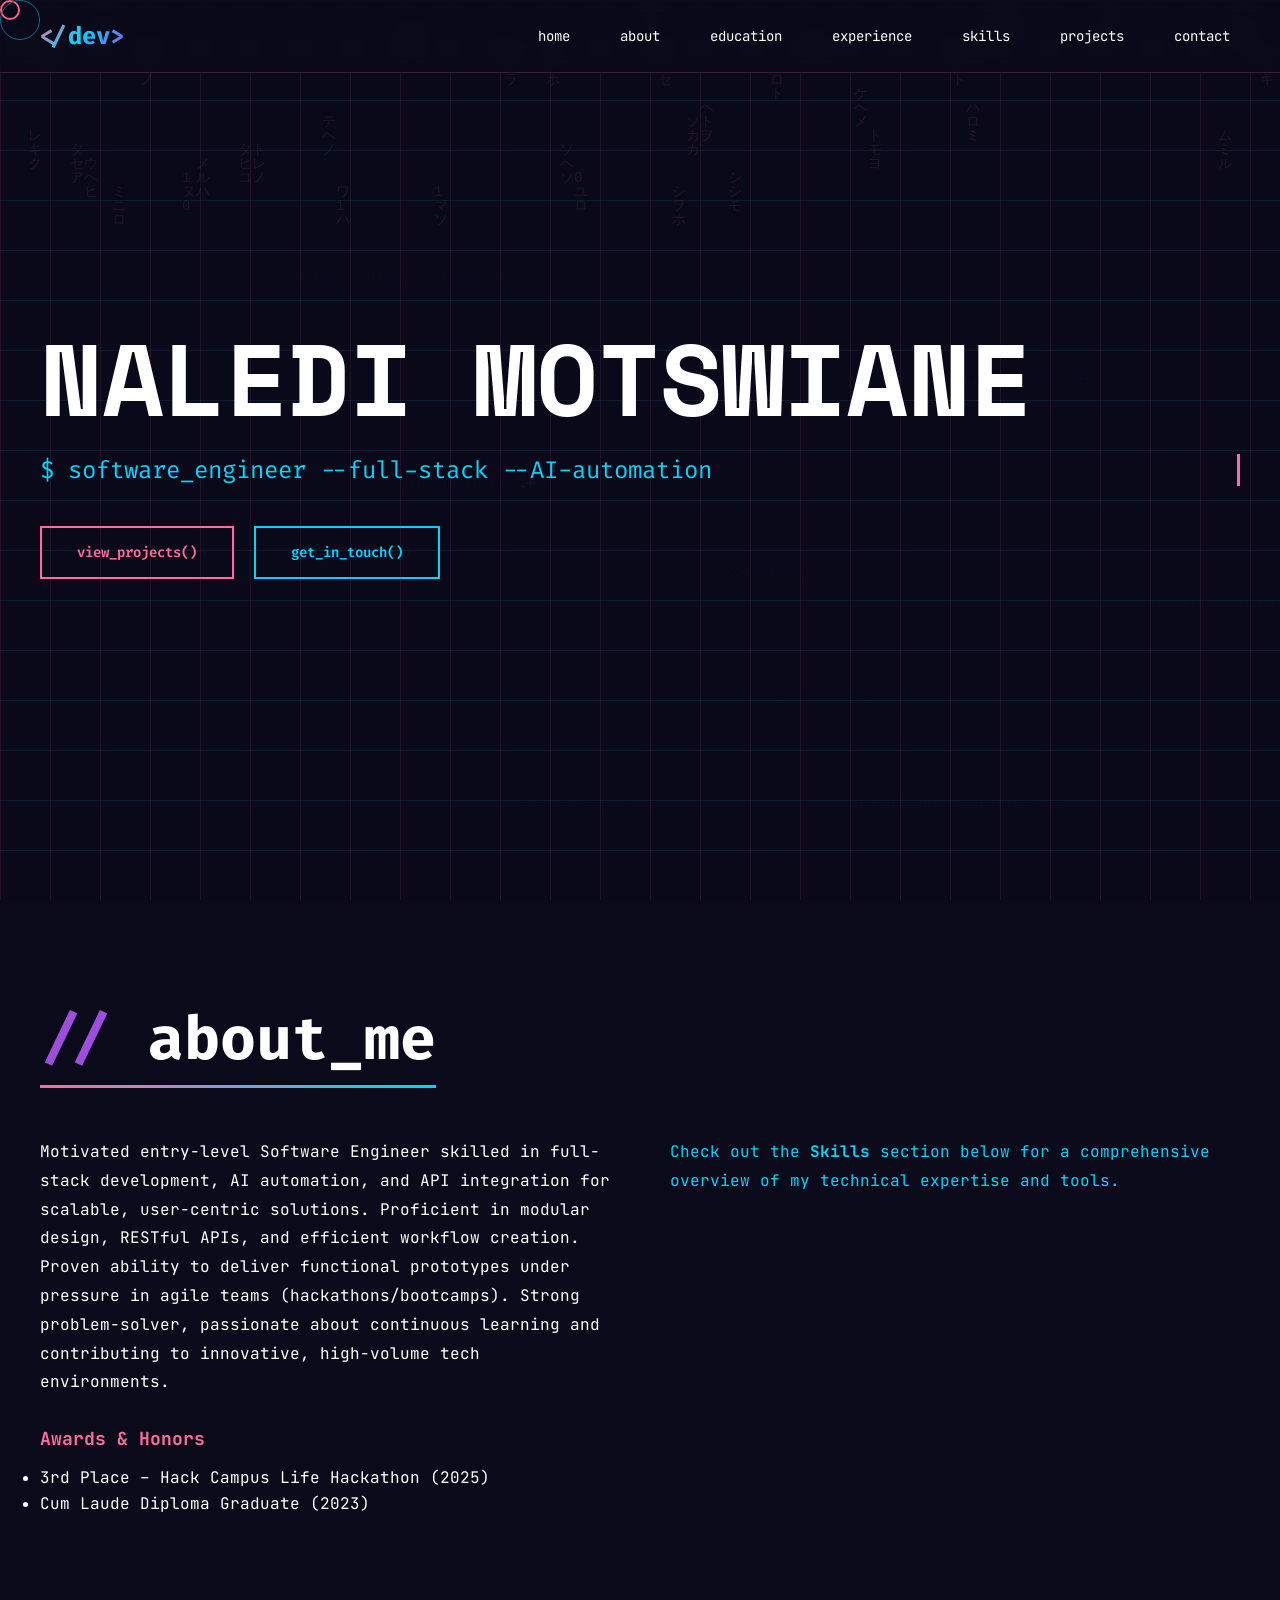
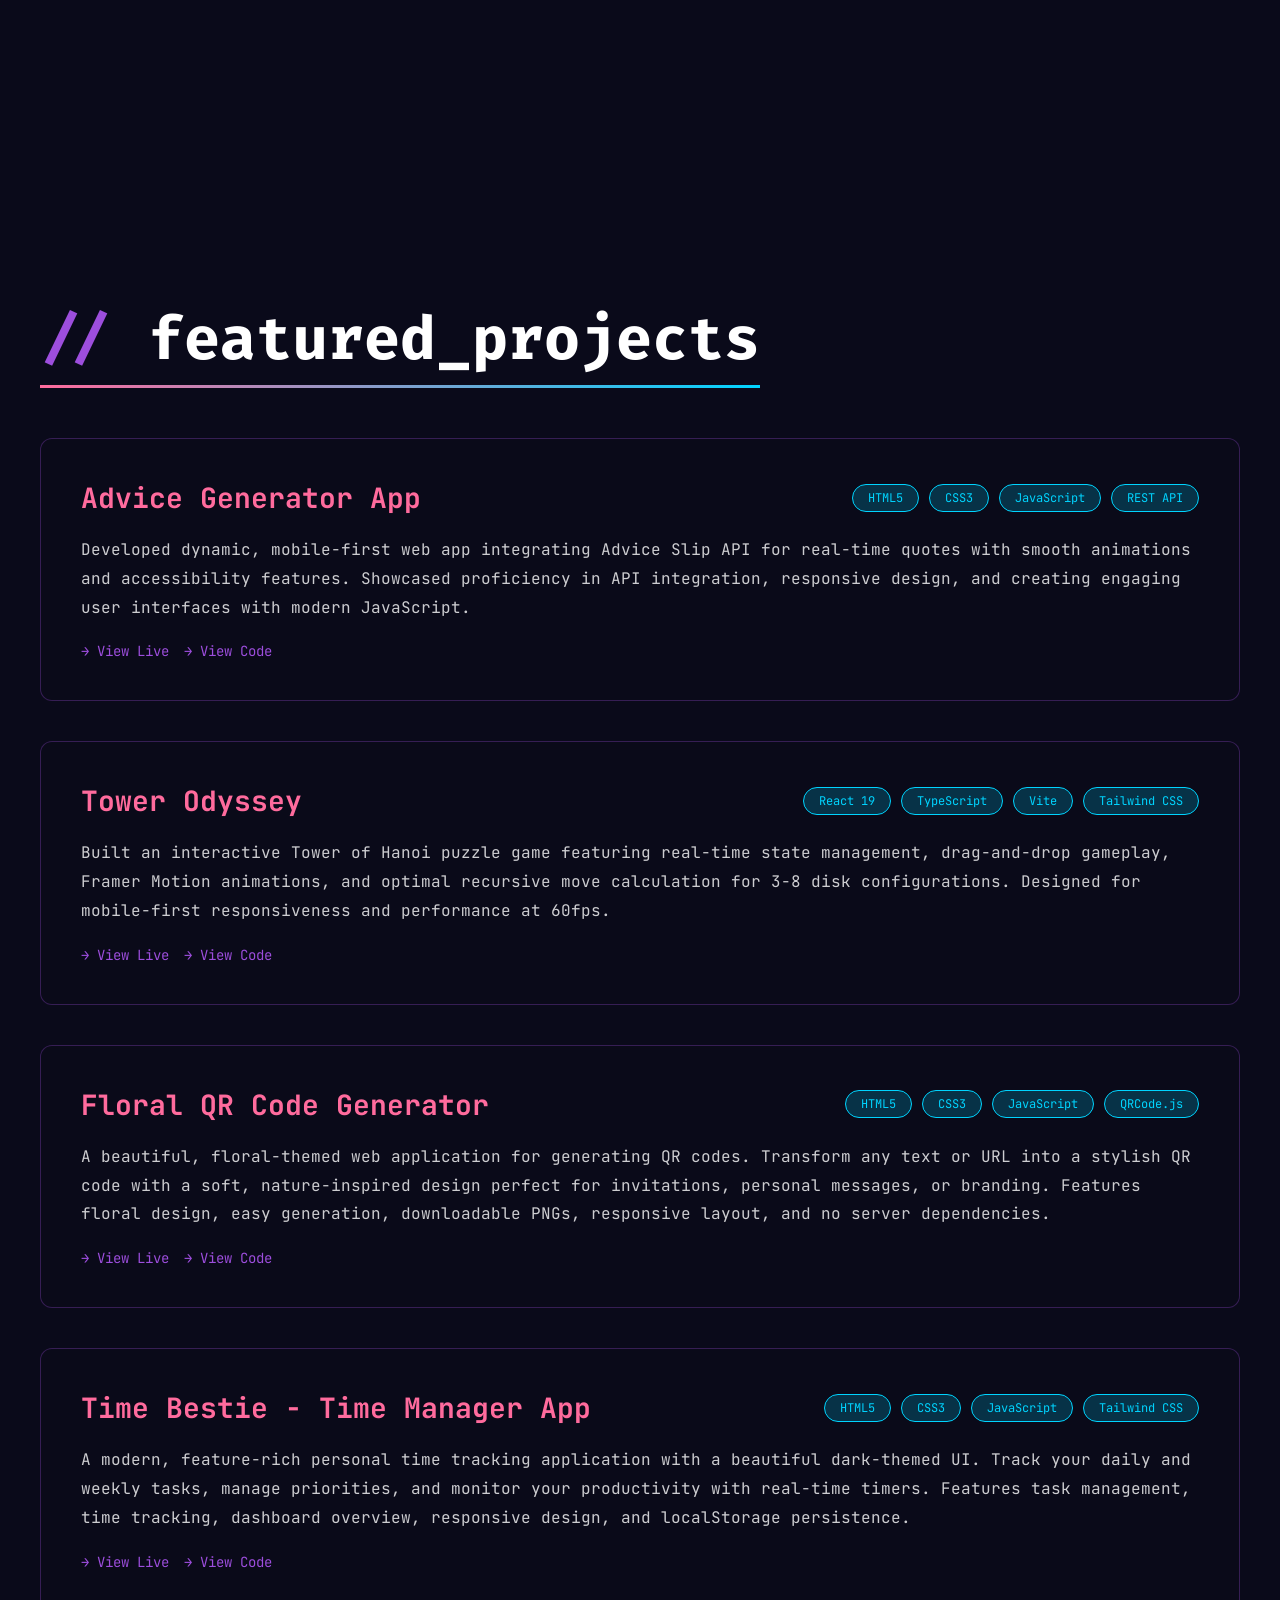
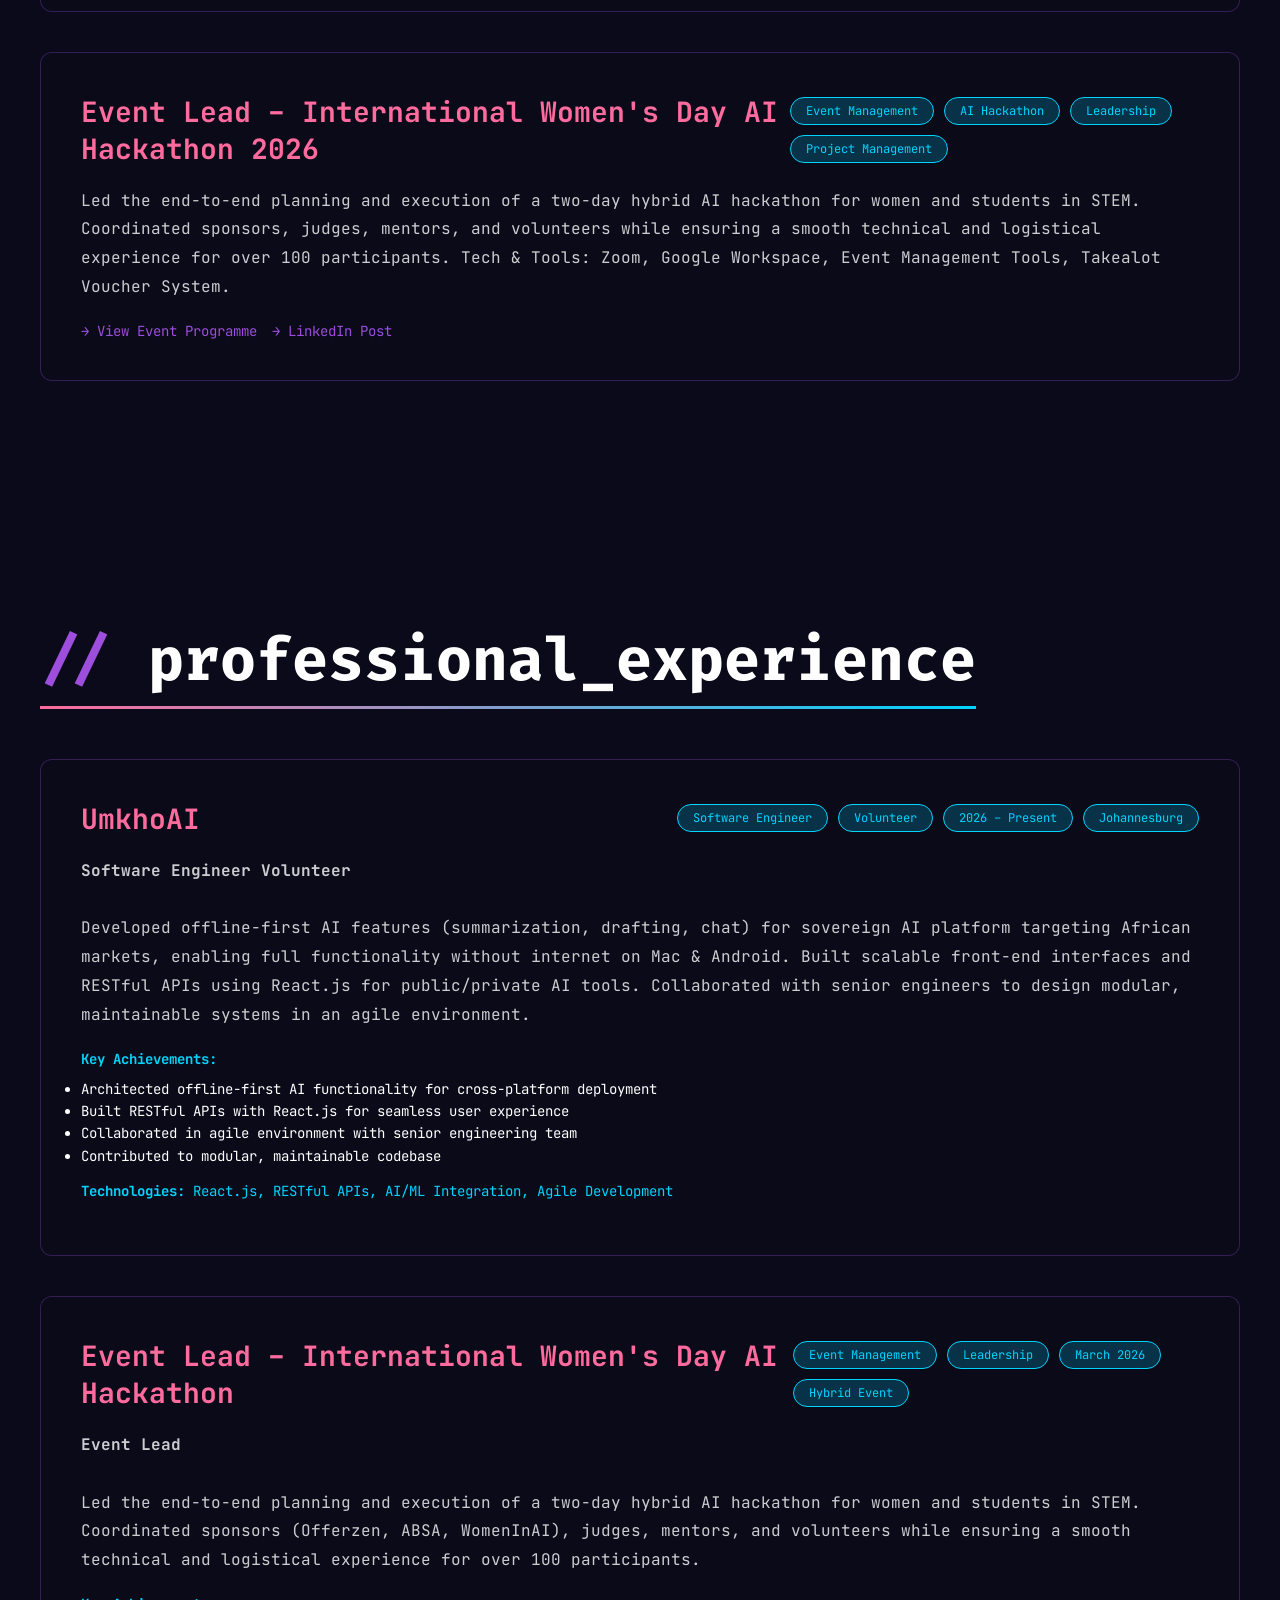
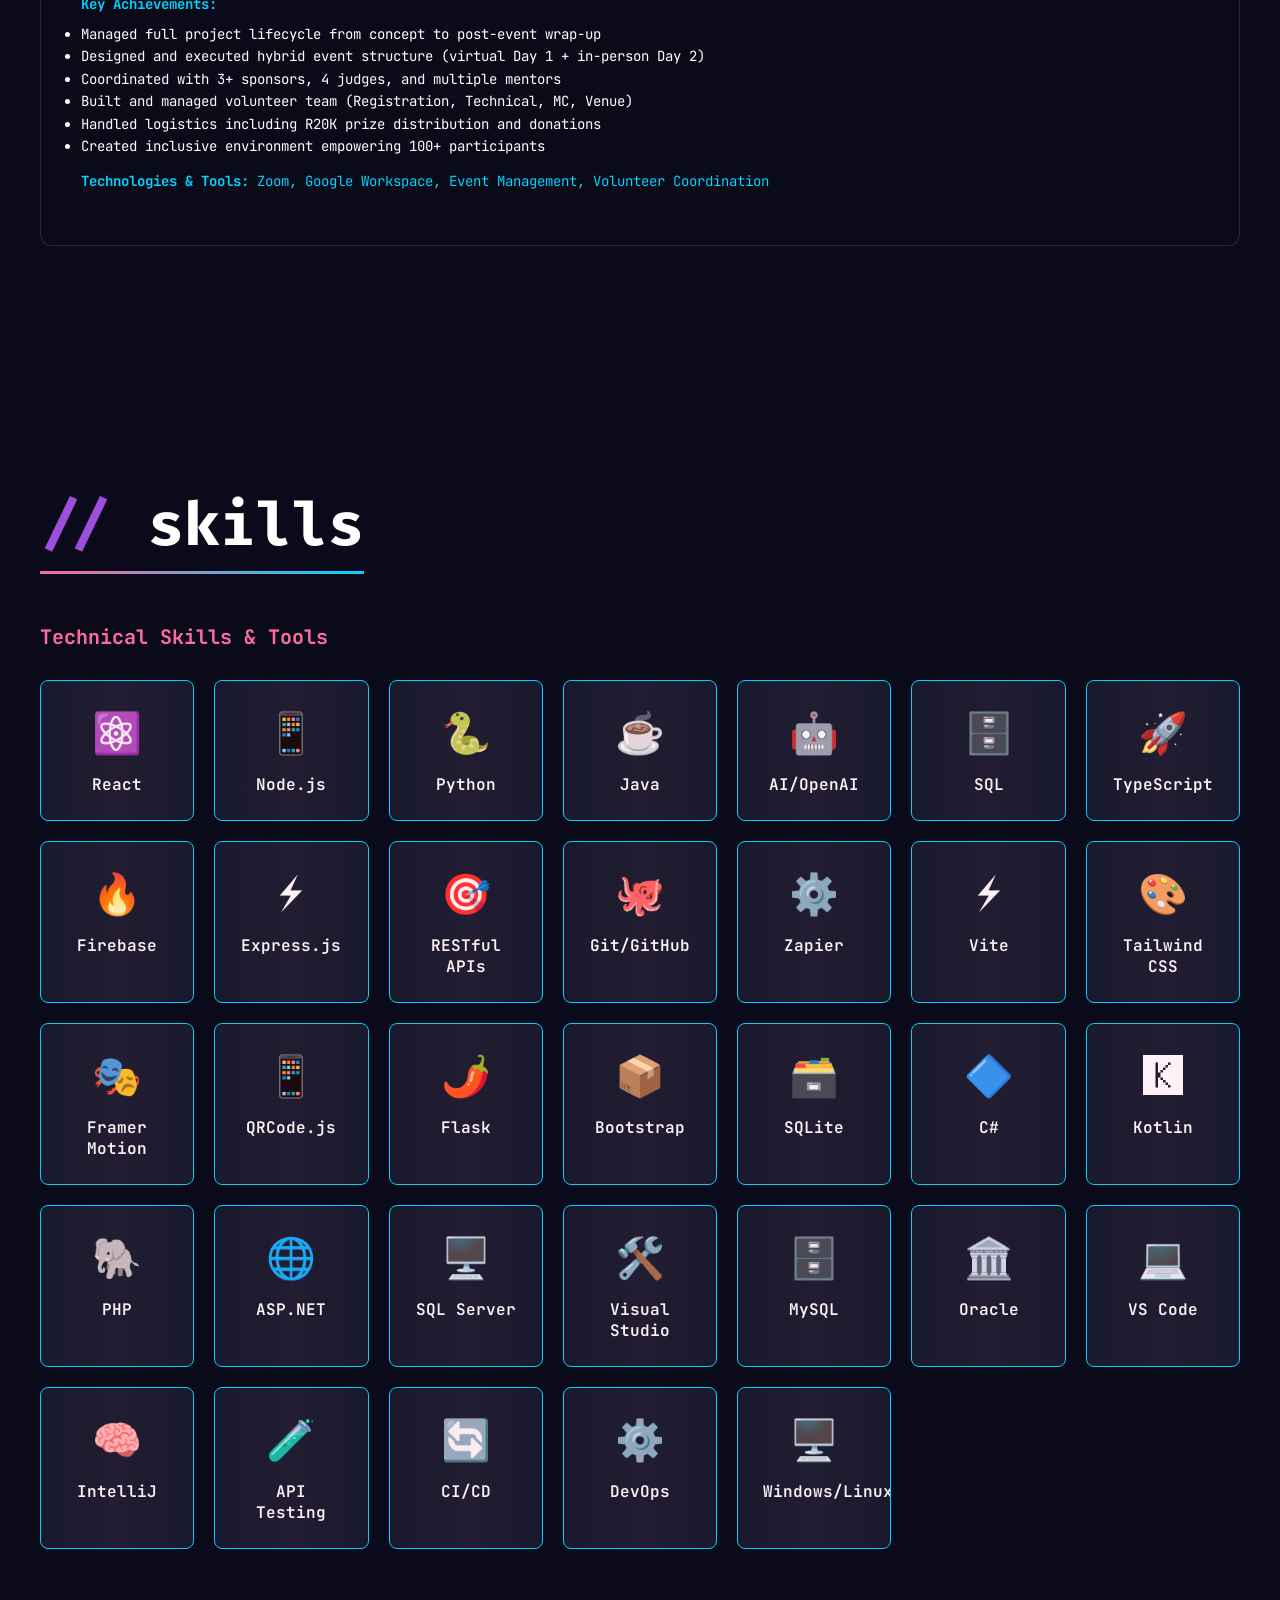
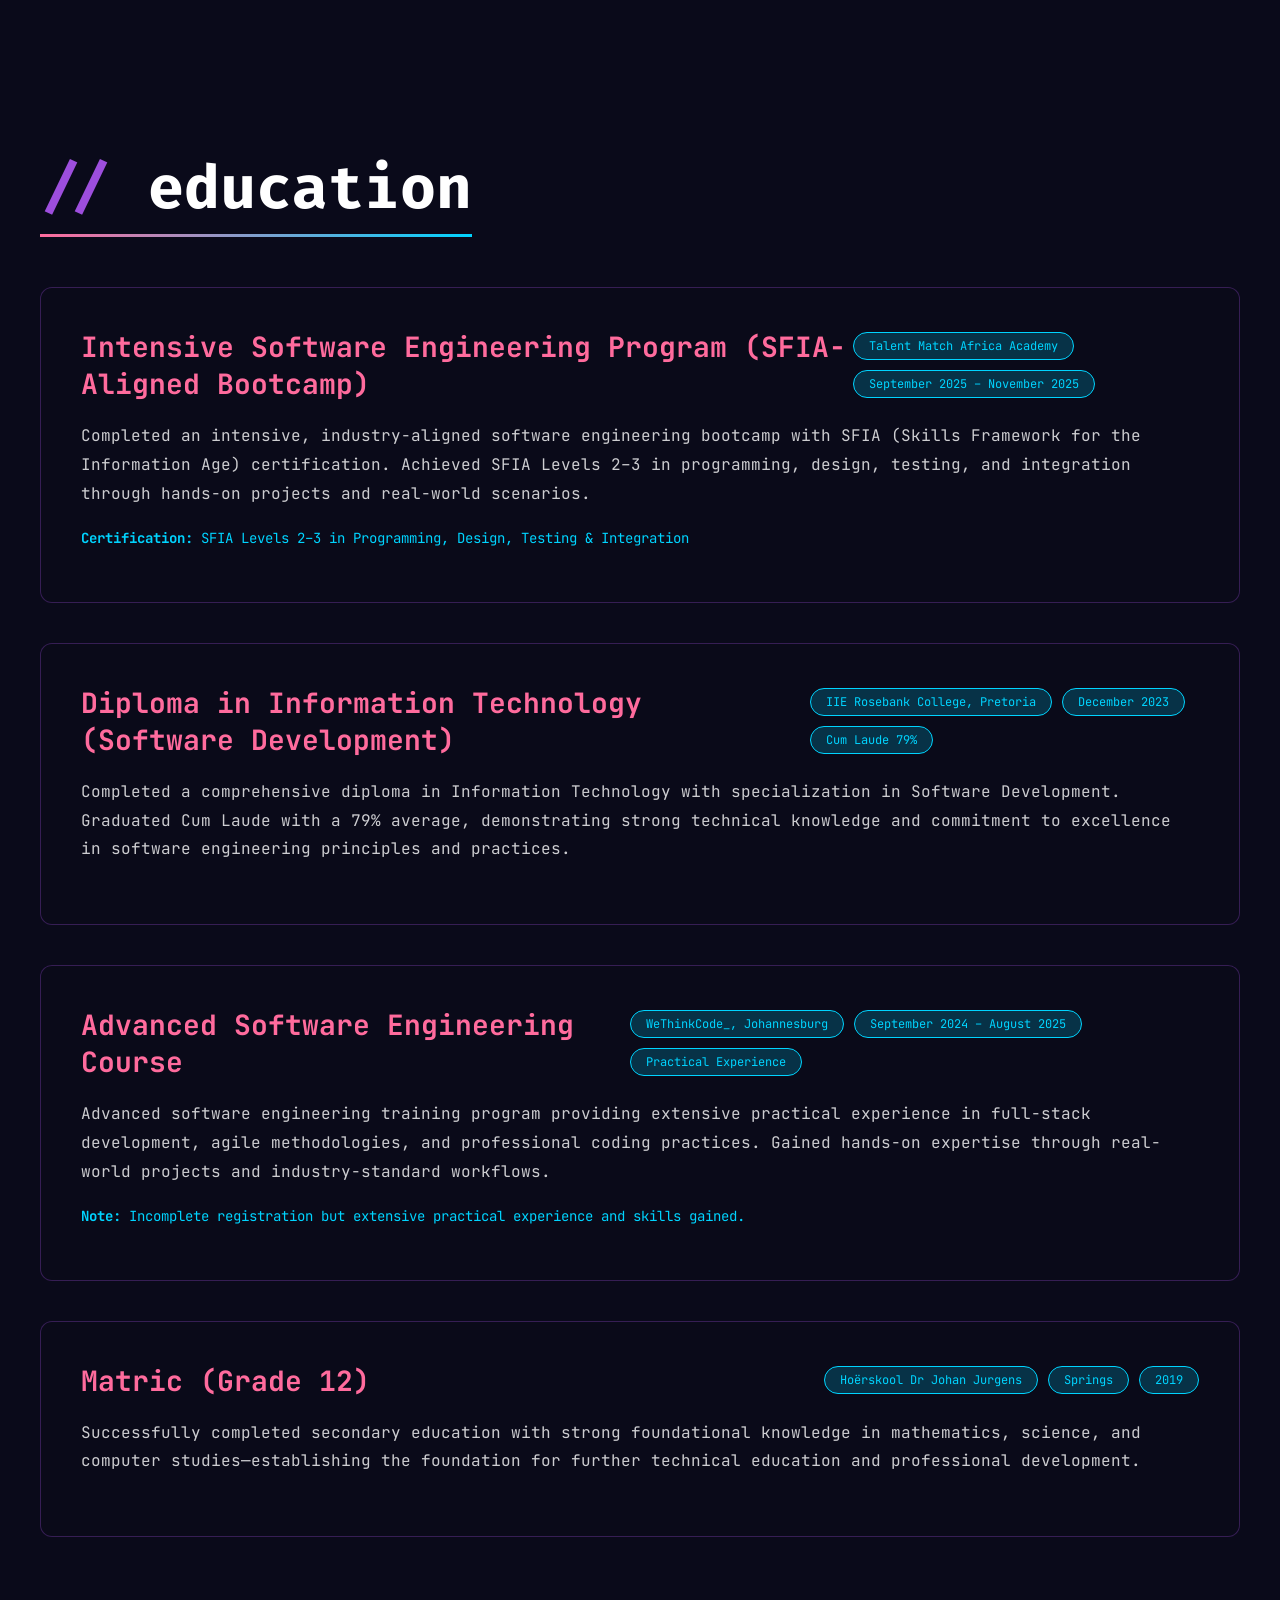
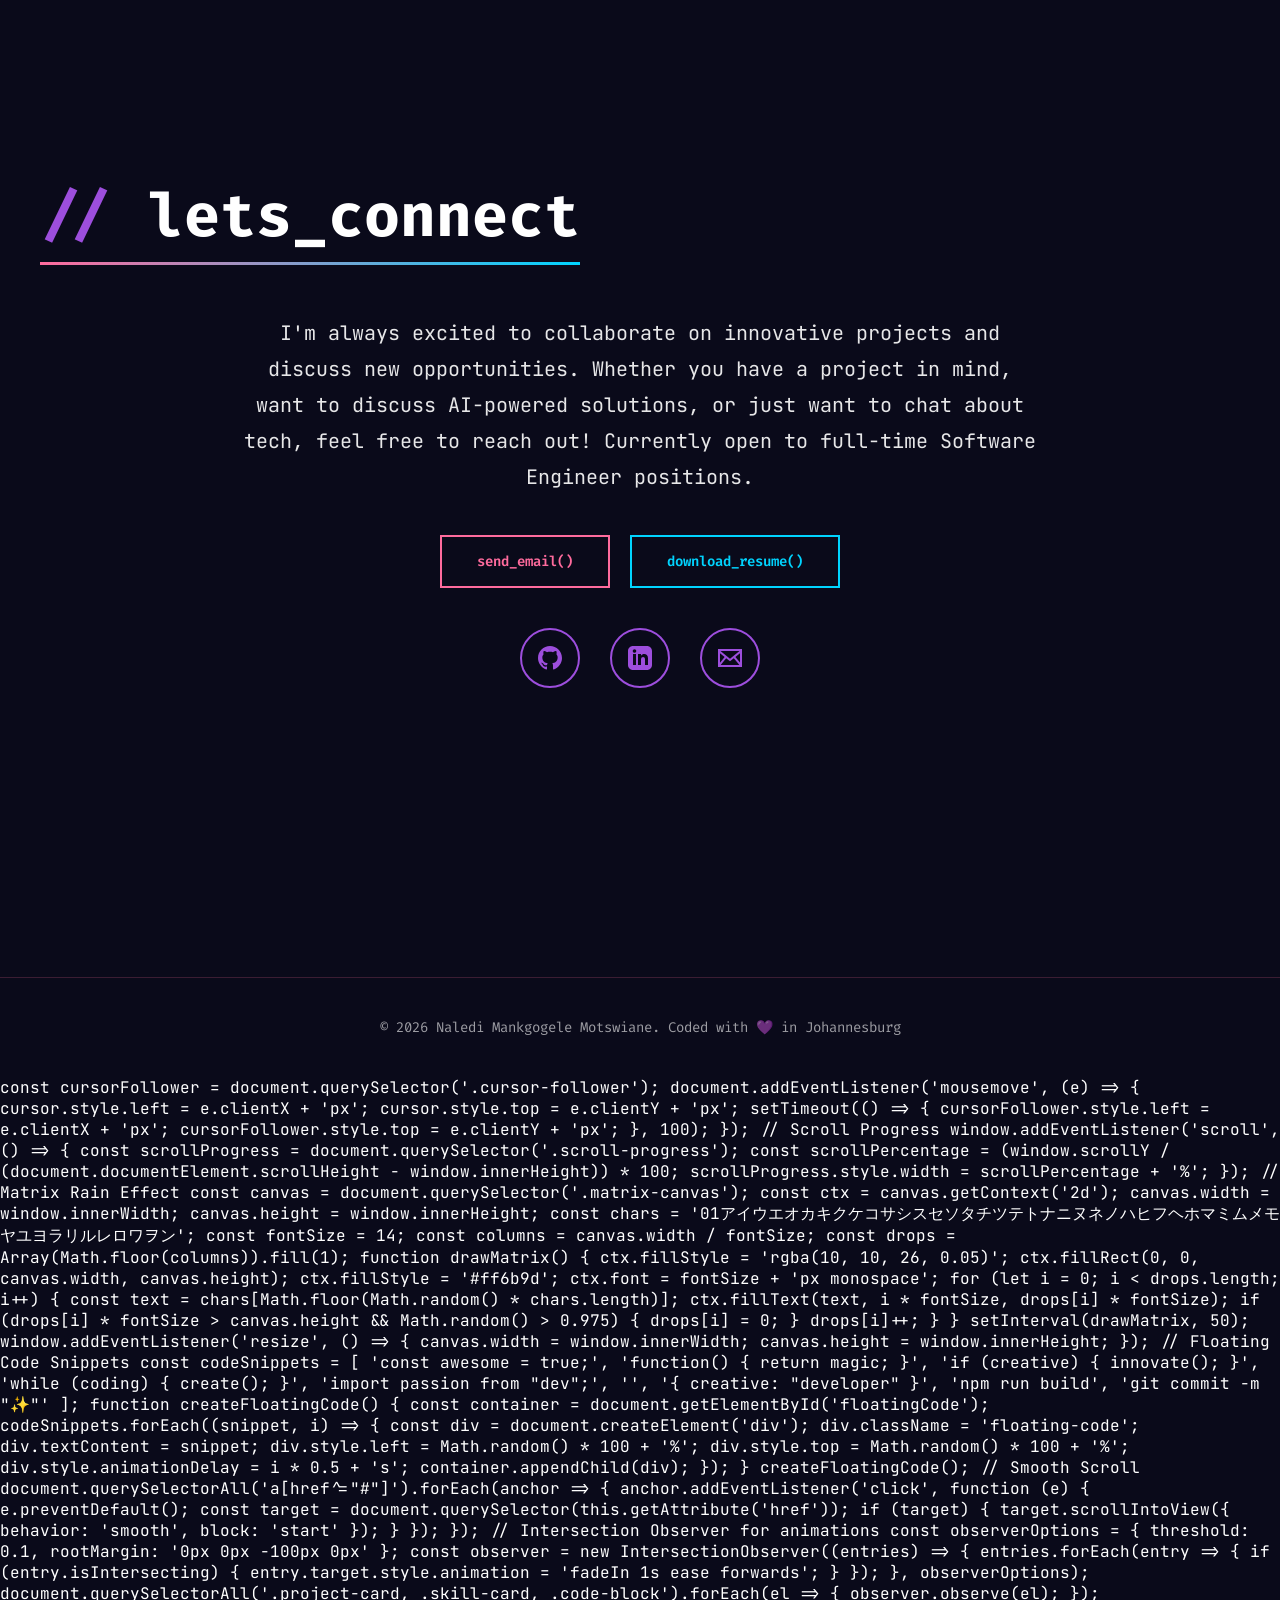
==== commit 2c3c2ac6: "changed codebase to fix deployment issues" ====
--- a/portfolio.html
+++ b/portfolio.html
@@ -497,9 +497,8 @@
         <p class="footer-text">© 2026 Naledi Mankgogele Motswiane. Coded with 💜 in Johannesburg</p>
     </footer>
 
-    <script>
-        // Custom Cursor
-        const cursor = document.querySelector('.cursor');
+    <script src="script.js" defer></script>
+
         const cursorFollower = document.querySelector('.cursor-follower');
 
         document.addEventListener('mousemove', (e) => {
